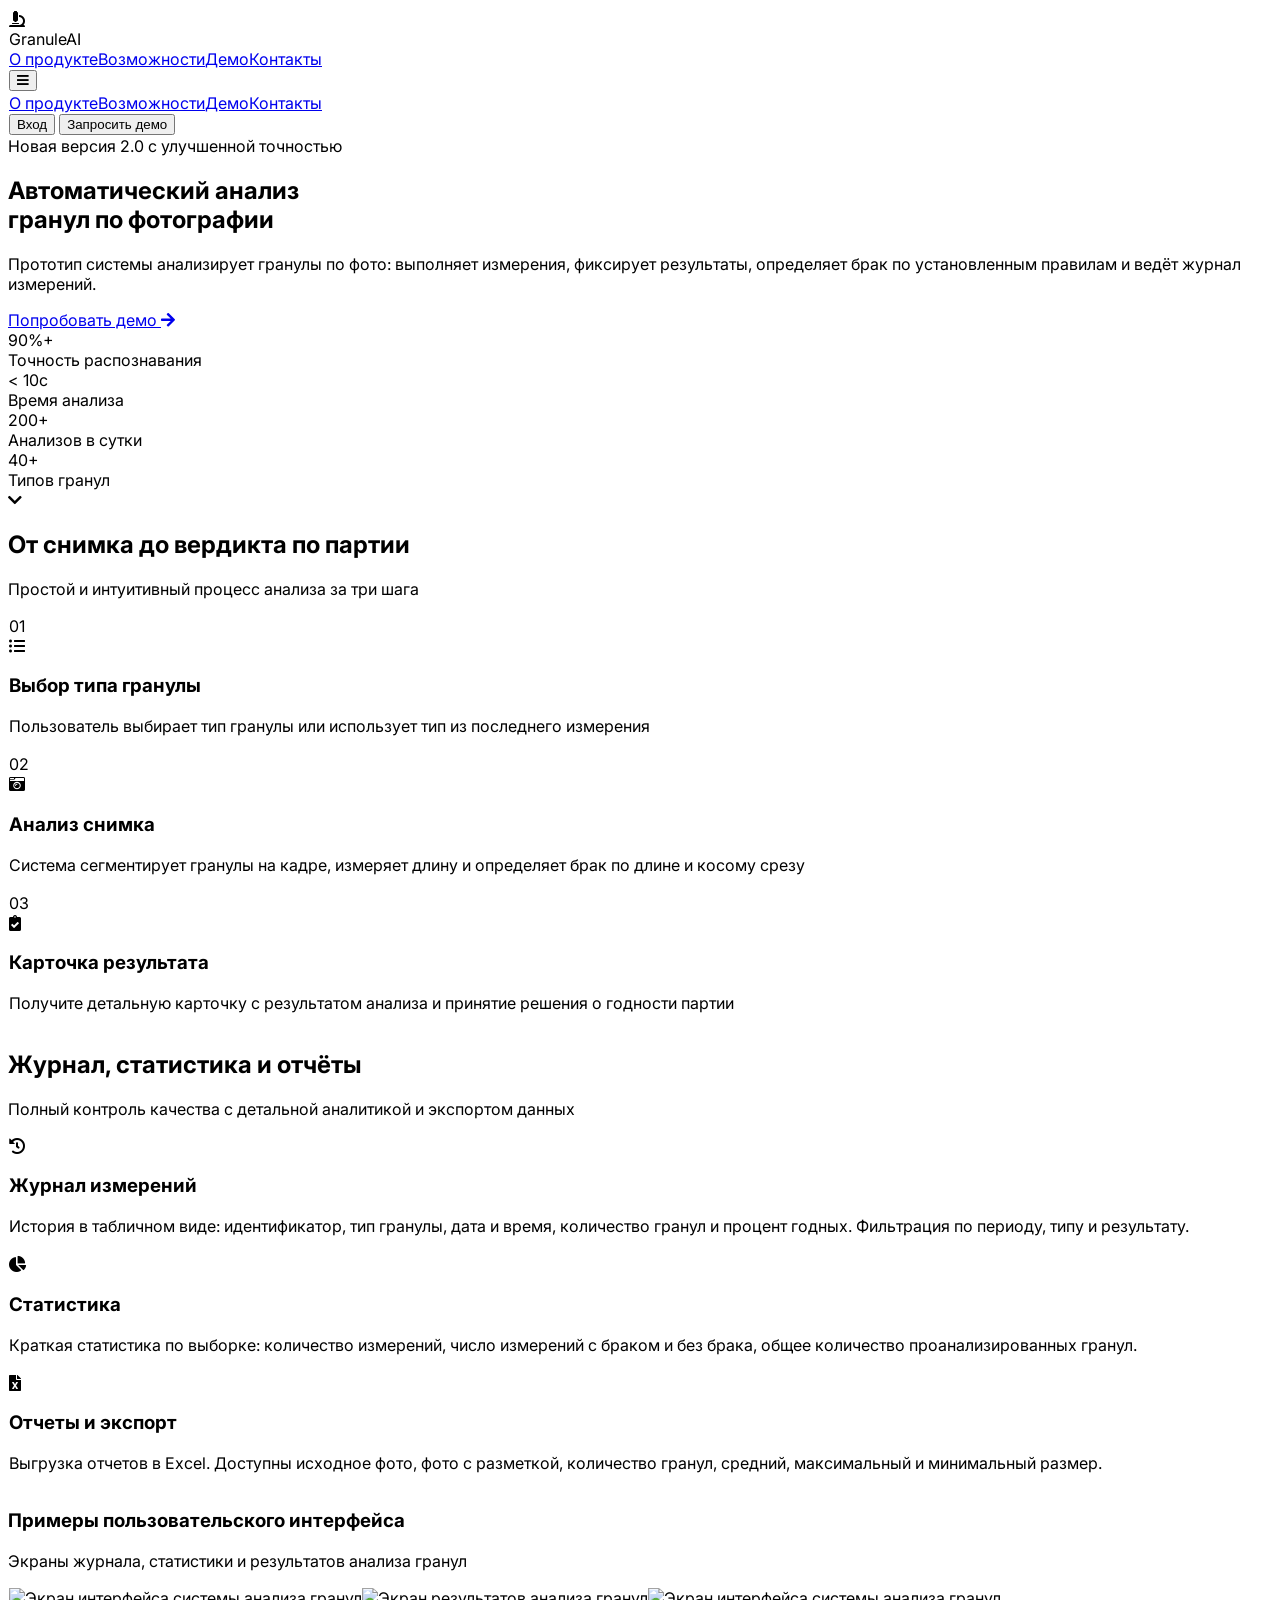
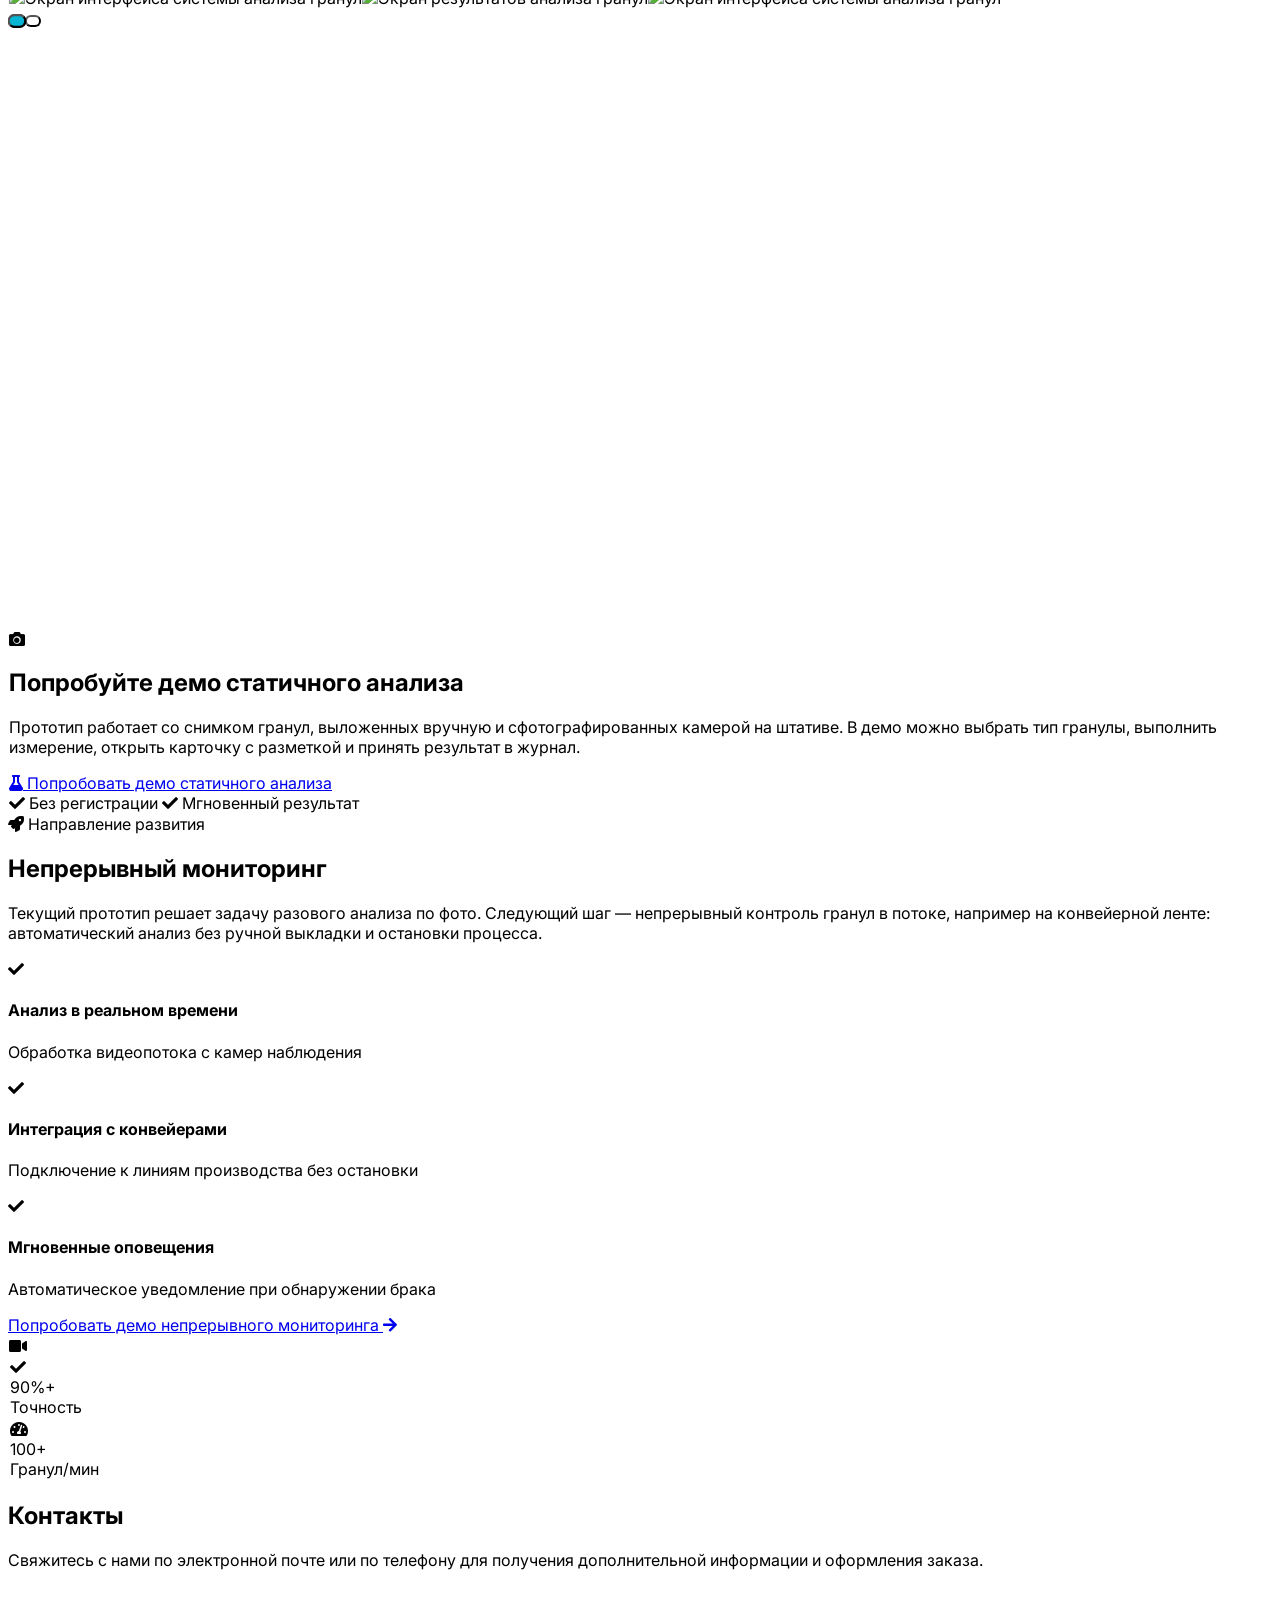
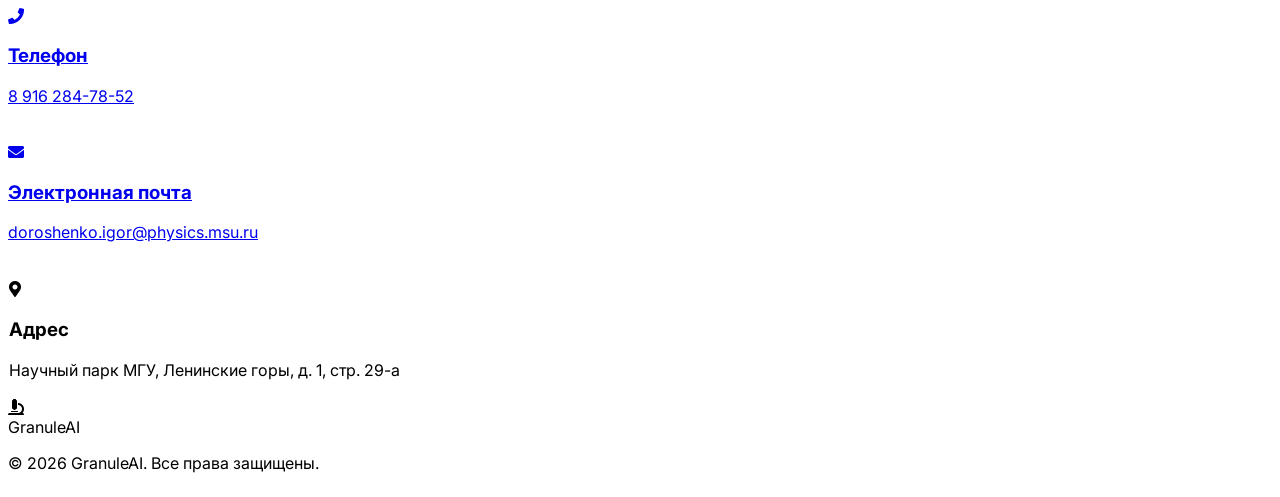
==== index.html @ 7f73f26b "Add files via upload" ====
<!DOCTYPE html>
<html lang="ru">
<head>
    <base target="_self">
    <meta charset="UTF-8">
    <meta name="viewport" content="width=device-width, initial-scale=1.0, maximum-scale=5.0">
    <title>Автоматический анализ гранул по фотографии</title>
    <meta name="description" content="Система автоматического анализа гранул по фотографии. Измерение, контроль качества, статистика и отчеты.">
    <script src="https://cdn.tailwindcss.com"></script>
    <link rel="stylesheet" href="https://cdnjs.cloudflare.com/ajax/libs/font-awesome/5.15.3/css/all.min.css">
    <link href="https://fonts.googleapis.com/css2?family=Inter:wght@300;400;500;600;700;800&display=swap" rel="stylesheet">
    <script>
        tailwind.config = {
            theme: {
                extend: {
                    fontFamily: {
                        sans: ["Inter", "system-ui", "sans-serif"]
                    },
                    colors: {
                        primary: "#0f172a",
                        secondary: "#1e293b",
                        accent: "#06b6d4",
                        "accent-hover": "#0891b2"
                    },
                    animation: {
                        "gradient-x": "gradient-x 15s ease infinite",
                        "float": "float 6s ease-in-out infinite",
                        "pulse-slow": "pulse 4s cubic-bezier(0.4, 0, 0.6, 1) infinite"
                    },
                    keyframes: {
                        "gradient-x": {
                            "0%, 100%": { "background-position": "0% 50%" },
                            "50%": { "background-position": "100% 50%" }
                        },
                        "float": {
                            "0%, 100%": { transform: "translateY(0)" },
                            "50%": { transform: "translateY(-10px)" }
                        }
                    }
                }
            }
        }
    </script>
    <style>
        body {
            font-family: "Inter", system-ui, sans-serif;
            -webkit-tap-highlight-color: transparent;
        }
        .glass {
            background: rgba(255, 255, 255, 0.05);
            backdrop-filter: blur(10px);
            border: 1px solid rgba(255, 255, 255, 0.1);
        }
        .glass-card {
            background: rgba(255, 255, 255, 0.03);
            backdrop-filter: blur(10px);
            border: 1px solid rgba(255, 255, 255, 0.05);
            transition: all 0.3s ease;
        }
        .glass-card:hover {
            background: rgba(255, 255, 255, 0.08);
            border-color: rgba(6, 182, 212, 0.3);
        }
        @media (hover: hover) {
            .glass-card:hover {
                transform: translateY(-4px);
            }
        }
        /* Prevent horizontal scroll */
        html, body {
            overflow-x: hidden;
            width: 100%;
        }
        /* Smooth scrolling */
        html {
            scroll-behavior: smooth;
        }
        /* Better touch targets */
        button, a {
            touch-action: manipulation;
        }
        .demo-carousel {
            aspect-ratio: 2 / 1;
        }
        .demo-carousel-track {
            transition: transform 0.8s ease;
        }
        .demo-carousel-bullet {
            width: 0.75rem;
            height: 0.75rem;
            border-radius: 9999px;
            background: rgba(255, 255, 255, 0.45);
            transition: background 0.3s ease, transform 0.3s ease;
        }
        .demo-carousel-bullet.is-active {
            background: #06b6d4;
            transform: scale(1.2);
        }
    </style>
</head>
<body class="bg-primary text-gray-100 antialiased overflow-x-hidden w-full">
    
    <!-- Navigation -->
    <nav class="fixed w-full z-50 top-0 transition-all duration-300" id="navbar">
        <div class="glass border-b border-white/10">
            <div class="max-w-7xl mx-auto px-4 sm:px-6 lg:px-8">
                <div class="relative flex justify-between items-center h-16 md:h-20">
                    <div class="flex items-center gap-2 md:gap-3">
                        <div class="w-8 h-8 md:w-10 md:h-10 bg-gradient-to-br from-cyan-400 to-blue-600 rounded-lg flex items-center justify-center shadow-lg shadow-cyan-500/20">
                            <i class="fas fa-microscope text-white text-sm md:text-lg"></i>
                        </div>
                        <span class="font-bold text-lg md:text-xl tracking-tight">Granule<span class="text-cyan-400">AI</span></span>
                    </div>
                    
                    <div class="hidden md:flex items-center space-x-8 absolute left-1/2 top-1/2 -translate-x-1/2 -translate-y-1/2" id="nav-links">
                        <!-- Nav items injected via JS -->
                    </div>
                    
                    <button class="md:hidden text-gray-300 hover:text-white p-2 -mr-2" id="mobile-menu-btn" aria-label="Открыть меню">
                        <i class="fas fa-bars text-xl"></i>
                    </button>
                </div>
            </div>
        </div>
        
        <!-- Mobile Menu -->
        <div class="hidden md:hidden glass border-b border-white/10 absolute w-full" id="mobile-menu">
            <div class="px-4 py-4 space-y-1" id="mobile-nav-links">
                <!-- Mobile nav items injected via JS -->
            </div>
            <div class="px-4 py-4 border-t border-white/10 space-y-3">
                <button class="w-full text-center text-gray-300 hover:text-white py-3 rounded-lg hover:bg-white/5 transition-colors">Вход</button>
                <button class="w-full bg-cyan-500 hover:bg-cyan-600 text-white py-3 rounded-lg font-medium transition-all">Запросить демо</button>
            </div>
        </div>
    </nav>

    <!-- Hero Section -->
    <section class="relative min-h-[calc(100vh-4rem)] md:min-h-screen flex items-center justify-center pt-16 md:pt-20 pb-12 md:pb-0 overflow-hidden">
        <!-- Dynamic Gradient Background -->
        <div class="absolute inset-0 bg-gradient-to-br from-slate-900 via-blue-950 to-slate-900"></div>
        <div class="absolute inset-0 bg-[radial-gradient(ellipse_at_top_right,_var(--tw-gradient-stops))] from-cyan-900/40 via-transparent to-transparent"></div>
        <div class="absolute inset-0 bg-[radial-gradient(ellipse_at_bottom_left,_var(--tw-gradient-stops))] from-blue-900/40 via-transparent to-transparent"></div>
        
        <!-- Animated Gradient Mesh -->
        <div class="absolute inset-0 opacity-30">
            <div class="absolute inset-0 bg-gradient-to-r from-cyan-500/20 via-purple-500/20 to-blue-500/20 animate-gradient-x bg-[length:200%_200%]"></div>
        </div>
        
        <!-- Grid Pattern -->
        <div class="absolute inset-0 bg-[linear-gradient(rgba(255,255,255,0.03)_1px,transparent_1px),linear-gradient(90deg,rgba(255,255,255,0.03)_1px,transparent_1px)] bg-[size:3rem_3rem] md:bg-[size:4rem_4rem] [mask-image:radial-gradient(ellipse_at_center,black,transparent_80%)]"></div>
        
        <div class="relative z-10 max-w-7xl mx-auto px-4 sm:px-6 lg:px-8 text-center w-full">
            <div class="inline-flex items-center gap-2 px-3 py-1.5 md:px-4 md:py-2 rounded-full bg-white/5 border border-white/10 mb-6 md:mb-8 animate-float">
                <span class="flex h-2 w-2 rounded-full bg-cyan-400 animate-pulse"></span>
                <span class="text-xs md:text-sm font-medium text-gray-300">Новая версия 2.0 с улучшенной точностью</span>
            </div>
            
            <h1 class="text-3xl sm:text-4xl md:text-5xl lg:text-7xl font-extrabold tracking-tight mb-4 md:mb-6 leading-tight px-2">
                <span class="bg-clip-text text-transparent bg-gradient-to-r from-white via-gray-200 to-gray-400">Автоматический анализ</span>
                <br class="hidden sm:block">
                <span class="bg-clip-text text-transparent bg-gradient-to-r from-cyan-400 to-blue-500">гранул по фотографии</span>
            </h1>
            
            <p class="mt-4 md:mt-6 max-w-2xl mx-auto text-base md:text-xl text-gray-400 leading-relaxed px-4">
                Прототип системы анализирует гранулы по фото: выполняет измерения, фиксирует результаты, определяет брак по установленным правилам и ведёт журнал измерений.
            </p>
            
            <div class="mt-8 md:mt-10 flex flex-col sm:flex-row gap-3 md:gap-4 justify-center items-center px-4">
                <a href="#demo" class="w-full sm:w-auto bg-gradient-to-r from-cyan-500 to-blue-600 hover:from-cyan-600 hover:to-blue-700 text-white px-6 md:px-8 py-3.5 md:py-4 rounded-xl font-semibold text-base md:text-lg transition-all hover:shadow-2xl hover:shadow-cyan-500/25 transform hover:-translate-y-1 flex items-center justify-center gap-2 group min-h-[48px]">
                    <span>Попробовать демо</span>
                    <i class="fas fa-arrow-right group-hover:translate-x-1 transition-transform"></i>
                </a>
            </div>
            
            <!-- Stats -->
            <div class="mt-12 md:mt-20 grid grid-cols-2 md:grid-cols-4 gap-4 md:gap-8 max-w-4xl mx-auto px-4" id="hero-stats">
                <!-- Stats injected via JS -->
            </div>
        </div>
        
        <!-- Scroll Indicator -->
        <div class="absolute bottom-4 md:bottom-8 left-1/2 transform -translate-x-1/2 animate-bounce">
            <i class="fas fa-chevron-down text-gray-500 text-lg md:text-xl"></i>
        </div>
    </section>

    <!-- How It Works Section -->
    <section class="relative py-16 md:py-24 bg-secondary" id="workflow">
        <div class="max-w-7xl mx-auto px-4 sm:px-6 lg:px-8">
            <div class="text-center mb-10 md:mb-16 px-2">
                <h2 class="text-2xl sm:text-3xl md:text-5xl font-bold mb-3 md:mb-4 leading-tight">От снимка до вердикта по партии</h2>
                <p class="text-gray-400 text-base md:text-lg max-w-2xl mx-auto">Простой и интуитивный процесс анализа за три шага</p>
            </div>
            
            <div class="grid grid-cols-1 md:grid-cols-3 gap-6 md:gap-8 relative" id="workflow-grid">
                <!-- Workflow steps injected via JS -->
            </div>
        </div>
    </section>

    <!-- Features Section -->
    <section class="relative py-16 md:py-24 bg-primary" id="features">
        <div class="absolute inset-0 bg-[radial-gradient(ellipse_at_center,_var(--tw-gradient-stops))] from-blue-900/20 via-transparent to-transparent"></div>
        
        <div class="max-w-7xl mx-auto px-4 sm:px-6 lg:px-8 relative z-10">
            <div class="text-center mb-10 md:mb-16 px-2">
                <h2 class="text-2xl sm:text-3xl md:text-5xl font-bold mb-3 md:mb-4 leading-tight">Журнал, статистика и отчёты</h2>
                <p class="text-gray-400 text-base md:text-lg max-w-2xl mx-auto">Полный контроль качества с детальной аналитикой и экспортом данных</p>
            </div>
            
            <div class="grid grid-cols-1 md:grid-cols-3 gap-6 md:gap-8" id="features-grid">
                <!-- Feature cards injected via JS -->
            </div>
            
            <!-- Demo Image Carousel -->
            <div class="mt-10 md:mt-20 text-center px-2">
                <h3 class="text-xl sm:text-2xl md:text-3xl font-bold text-white mb-3">Примеры пользовательского интерфейса</h3>
                <p class="text-gray-400 text-sm md:text-base max-w-2xl mx-auto">Экраны журнала, статистики и результатов анализа гранул</p>
            </div>
            <div class="mt-6 md:mt-8 glass rounded-2xl p-1.5 md:p-2 shadow-2xl shadow-cyan-500/10 mx-2">
                <div class="demo-carousel relative bg-slate-900 rounded-xl overflow-hidden" id="demo-carousel">
                    <!-- Carousel images injected via JS -->
                </div>
            </div>
        </div>
    </section>

    <!-- Demo CTA Section -->
    <section class="relative py-16 md:py-24 overflow-hidden" id="demo">
        <div class="absolute inset-0 bg-gradient-to-br from-cyan-900/30 via-primary to-blue-900/30"></div>
        <div class="absolute inset-0 bg-[url('data:image/svg+xml,%3Csvg%20width%3D%2260%22%20height%3D%2260%22%20viewBox%3D%220%200%2060%2060%22%20xmlns%3D%22http%3A//www.w3.org/2000/svg%22%3E%3Cg%20fill%3D%22none%22%20fill-rule%3D%22evenodd%22%3E%3Cg%20fill%3D%22%2306b6d4%22%20fill-opacity%3D%220.05%22%3E%3Cpath%20d%3D%22M36%2034v-4h-2v4h-4v2h4v4h2v-4h4v-2h-4zm0-30V0h-2v4h-4v2h4v4h2V6h4V4h-4zM6%2034v-4H4v4H0v2h4v4h2v-4h4v-2H6zM6%204V0H4v4H0v2h4v4h2V6h4V4H6z%22/%3E%3C/g%3E%3C/g%3E%3C/svg%3E')] opacity-20"></div>
        
        <div class="max-w-5xl mx-auto px-4 sm:px-6 lg:px-8 relative z-10 text-center">
            <div class="glass-card rounded-2xl md:rounded-3xl p-6 md:p-12 border border-cyan-500/20">
                <div class="w-16 h-16 md:w-20 md:h-20 bg-gradient-to-br from-cyan-400 to-blue-600 rounded-xl md:rounded-2xl flex items-center justify-center mx-auto mb-6 md:mb-8 shadow-lg shadow-cyan-500/30">
                    <i class="fas fa-camera text-white text-2xl md:text-3xl"></i>
                </div>
                
                <h2 class="text-2xl sm:text-3xl md:text-4xl font-bold mb-4 md:mb-6 leading-tight">Попробуйте демо статичного анализа</h2>
                <p class="text-gray-400 text-base md:text-lg mb-6 md:mb-8 max-w-2xl mx-auto leading-relaxed px-2">
                    Прототип работает со снимком гранул, выложенных вручную и сфотографированных камерой на штативе. В демо можно выбрать тип гранулы, выполнить измерение, открыть карточку с разметкой и принять результат в журнал.
                </p>
                
                <div class="flex flex-col sm:flex-row gap-3 md:gap-4 justify-center px-4">
                    <a href="demo-1/index.html" class="w-full sm:w-auto bg-cyan-500 hover:bg-cyan-600 text-white px-6 md:px-8 py-3.5 md:py-4 rounded-xl font-semibold text-base md:text-lg transition-all hover:shadow-lg hover:shadow-cyan-500/25 transform hover:-translate-y-1 flex items-center justify-center gap-2 min-h-[48px]">
                        <i class="fas fa-flask"></i>
                        <span>Попробовать демо статичного анализа</span>
                    </a>
                </div>
                
                <div class="mt-6 md:mt-8 flex flex-col sm:flex-row items-center justify-center gap-3 sm:gap-6 text-sm text-gray-500 px-4">
                    <span class="flex items-center gap-2"><i class="fas fa-check text-cyan-400"></i> Без регистрации</span>
                    <span class="flex items-center gap-2"><i class="fas fa-check text-cyan-400"></i> Мгновенный результат</span>
                </div>
            </div>
        </div>
    </section>

    <!-- Roadmap Section -->
    <section class="relative py-16 md:py-24 bg-secondary overflow-hidden" id="roadmap">
        <div class="max-w-7xl mx-auto px-4 sm:px-6 lg:px-8">
            <div class="grid lg:grid-cols-2 gap-10 md:gap-16 items-center">
                <div class="order-2 lg:order-1">
                    <div class="inline-flex items-center gap-2 px-3 py-1.5 md:px-4 md:py-2 rounded-full bg-cyan-500/10 border border-cyan-500/20 mb-4 md:mb-6">
                        <i class="fas fa-rocket text-cyan-400 text-xs md:text-sm"></i>
                        <span class="text-xs md:text-sm font-medium text-cyan-400">Направление развития</span>
                    </div>
                    
                    <h2 class="text-2xl sm:text-3xl md:text-5xl font-bold mb-4 md:mb-6 leading-tight">Непрерывный мониторинг</h2>
                    <p class="text-gray-400 text-base md:text-lg mb-6 md:mb-8 leading-relaxed">
                        Текущий прототип решает задачу разового анализа по фото. Следующий шаг — непрерывный контроль гранул в потоке, например на конвейерной ленте: автоматический анализ без ручной выкладки и остановки процесса.
                    </p>
                    
                    <div class="space-y-3 md:space-y-4 mb-8 md:mb-10">
                        <div class="flex items-start gap-3 md:gap-4">
                            <div class="w-5 h-5 md:w-6 md:h-6 rounded-full bg-cyan-500/20 flex items-center justify-center flex-shrink-0 mt-0.5">
                                <i class="fas fa-check text-cyan-400 text-xs"></i>
                            </div>
                            <div>
                                <h4 class="font-semibold text-white text-sm md:text-base">Анализ в реальном времени</h4>
                                <p class="text-gray-500 text-xs md:text-sm">Обработка видеопотока с камер наблюдения</p>
                            </div>
                        </div>
                        <div class="flex items-start gap-3 md:gap-4">
                            <div class="w-5 h-5 md:w-6 md:h-6 rounded-full bg-cyan-500/20 flex items-center justify-center flex-shrink-0 mt-0.5">
                                <i class="fas fa-check text-cyan-400 text-xs"></i>
                            </div>
                            <div>
                                <h4 class="font-semibold text-white text-sm md:text-base">Интеграция с конвейерами</h4>
                                <p class="text-gray-500 text-xs md:text-sm">Подключение к линиям производства без остановки</p>
                            </div>
                        </div>
                        <div class="flex items-start gap-3 md:gap-4">
                            <div class="w-5 h-5 md:w-6 md:h-6 rounded-full bg-cyan-500/20 flex items-center justify-center flex-shrink-0 mt-0.5">
                                <i class="fas fa-check text-cyan-400 text-xs"></i>
                            </div>
                            <div>
                                <h4 class="font-semibold text-white text-sm md:text-base">Мгновенные оповещения</h4>
                                <p class="text-gray-500 text-xs md:text-sm">Автоматическое уведомление при обнаружении брака</p>
                            </div>
                        </div>
                    </div>
                    
                    <a href="demo-2/" class="w-full sm:w-auto bg-gradient-to-r from-cyan-500 to-blue-600 hover:from-cyan-600 hover:to-blue-700 text-white px-6 md:px-8 py-3.5 md:py-4 rounded-xl font-semibold text-base md:text-lg transition-all hover:shadow-lg hover:shadow-cyan-500/25 transform hover:-translate-y-1 flex items-center justify-center gap-2 min-h-[48px]">
                        <span>Попробовать демо непрерывного мониторинга</span>
                        <i class="fas fa-arrow-right"></i>
                    </a>
                </div>
                
                <div class="relative order-1 lg:order-2 px-4 md:px-0">
                    <div class="absolute inset-0 bg-gradient-to-r from-cyan-500 to-blue-600 rounded-3xl blur-3xl opacity-20 animate-pulse-slow"></div>
                    <div class="relative glass-card rounded-2xl md:rounded-3xl p-4 md:p-8 border border-cyan-500/20">
                        <div class="relative min-h-[260px] md:min-h-[420px] rounded-xl md:rounded-2xl overflow-hidden bg-slate-900/70 shadow-2xl flex items-center justify-center">
                            <div class="absolute inset-0 bg-gradient-to-br from-cyan-500/15 via-blue-600/10 to-transparent"></div>
                            <div class="absolute inset-0 bg-[linear-gradient(rgba(6,182,212,0.08)_1px,transparent_1px),linear-gradient(90deg,rgba(6,182,212,0.08)_1px,transparent_1px)] bg-[size:2rem_2rem]"></div>
                            <div class="relative w-24 h-24 md:w-32 md:h-32 bg-gradient-to-br from-cyan-400 to-blue-600 rounded-2xl md:rounded-3xl flex items-center justify-center shadow-lg shadow-cyan-500/30">
                                <i class="fas fa-video text-white text-4xl md:text-6xl"></i>
                            </div>
                        </div>
                        
                        <!-- Floating Stats Cards - hidden on small mobile, shown on larger screens -->
                        <div class="hidden sm:block absolute -top-4 -right-4 md:-top-6 md:-right-6 glass-card p-3 md:p-4 rounded-lg md:rounded-xl border border-cyan-500/30 shadow-xl animate-float">
                            <div class="flex items-center gap-2 md:gap-3">
                                <div class="w-8 h-8 md:w-10 md:h-10 bg-green-500/20 rounded-lg flex items-center justify-center">
                                    <i class="fas fa-check text-green-400 text-sm md:text-base"></i>
                                </div>
                                <div>
                                    <div class="text-lg md:text-2xl font-bold text-white">90%+</div>
                                    <div class="text-[10px] md:text-xs text-gray-400">Точность</div>
                                </div>
                            </div>
                        </div>
                        
                        <div class="hidden sm:block absolute -bottom-4 -left-4 md:-bottom-6 md:-left-6 glass-card p-3 md:p-4 rounded-lg md:rounded-xl border border-cyan-500/30 shadow-xl animate-float" style="animation-delay: 1s;">
                            <div class="flex items-center gap-2 md:gap-3">
                                <div class="w-8 h-8 md:w-10 md:h-10 bg-cyan-500/20 rounded-lg flex items-center justify-center">
                                    <i class="fas fa-tachometer-alt text-cyan-400 text-sm md:text-base"></i>
                                </div>
                                <div>
                                    <div class="text-lg md:text-2xl font-bold text-white">100+</div>
                                    <div class="text-[10px] md:text-xs text-gray-400">Гранул/мин</div>
                                </div>
                            </div>
                        </div>
                    </div>
                </div>
            </div>
        </div>
    </section>

    <!-- Contacts Section -->
    <section class="relative py-16 md:py-24 bg-primary overflow-hidden" id="contacts">
        <div class="absolute inset-0 bg-[radial-gradient(ellipse_at_center,_var(--tw-gradient-stops))] from-cyan-900/20 via-transparent to-transparent"></div>

        <div class="max-w-7xl mx-auto px-4 sm:px-6 lg:px-8 relative z-10">
            <div class="text-center mb-10 md:mb-16 px-2">
                <h2 class="text-2xl sm:text-3xl md:text-5xl font-bold mb-3 md:mb-4 leading-tight">Контакты</h2>
                <p class="text-gray-400 text-base md:text-lg max-w-2xl mx-auto leading-relaxed">
                    Свяжитесь с нами по электронной почте или по телефону для получения дополнительной информации и оформления заказа.
                </p>
            </div>

            <div class="grid grid-cols-1 md:grid-cols-[1fr_1.45fr_1fr] gap-6 md:gap-8 max-w-5xl md:max-w-6xl mx-auto">
                <a href="tel:+79162847852" class="glass-card rounded-xl md:rounded-2xl p-6 md:p-8 text-center group block min-w-0">
                    <div class="w-12 h-12 md:w-14 md:h-14 rounded-xl bg-gradient-to-br from-cyan-400 to-cyan-600 flex items-center justify-center mx-auto mb-4 md:mb-6 shadow-lg group-hover:scale-110 transition-transform">
                        <i class="fas fa-phone text-white text-xl md:text-2xl"></i>
                    </div>
                    <h3 class="text-lg md:text-xl font-bold mb-2 md:mb-3 text-white">Телефон</h3>
                    <p class="text-cyan-400 text-base md:text-lg font-medium group-hover:text-cyan-300 transition-colors">8 916 284-78-52</p>
                </a>

                <a href="mailto:doroshenko.igor@physics.msu.ru" class="glass-card rounded-xl md:rounded-2xl p-6 md:px-10 md:py-8 text-center group block min-w-0">
                    <div class="w-12 h-12 md:w-14 md:h-14 rounded-xl bg-gradient-to-br from-blue-400 to-blue-600 flex items-center justify-center mx-auto mb-4 md:mb-6 shadow-lg group-hover:scale-110 transition-transform">
                        <i class="fas fa-envelope text-white text-xl md:text-2xl"></i>
                    </div>
                    <h3 class="text-lg md:text-xl font-bold mb-2 md:mb-3 text-white">Электронная почта</h3>
                    <p class="text-cyan-400 text-sm md:text-base font-medium break-all md:break-normal md:whitespace-nowrap group-hover:text-cyan-300 transition-colors">doroshenko.igor@physics.msu.ru</p>
                </a>

                <div class="glass-card rounded-xl md:rounded-2xl p-6 md:p-8 text-center group min-w-0">
                    <div class="w-12 h-12 md:w-14 md:h-14 rounded-xl bg-gradient-to-br from-emerald-400 to-emerald-600 flex items-center justify-center mx-auto mb-4 md:mb-6 shadow-lg group-hover:scale-110 transition-transform">
                        <i class="fas fa-map-marker-alt text-white text-xl md:text-2xl"></i>
                    </div>
                    <h3 class="text-lg md:text-xl font-bold mb-2 md:mb-3 text-white">Адрес</h3>
                    <p class="text-gray-400 text-sm md:text-base leading-relaxed">Научный парк МГУ, Ленинские горы, д. 1, стр. 29-а</p>
                </div>
            </div>
        </div>
    </section>

    <!-- Footer -->
    <footer class="bg-primary border-t border-white/10 pb-8">
        <div class="max-w-7xl mx-auto px-4 sm:px-6 lg:px-8">
            
            <div class="pt-6 md:pt-8 flex flex-col md:flex-row justify-between items-center gap-4 md:gap-0">
                <div class="flex items-center gap-2 md:gap-3">
                    <div class="w-8 h-8 bg-gradient-to-br from-cyan-400 to-blue-600 rounded-lg flex items-center justify-center">
                        <i class="fas fa-microscope text-white text-sm"></i>
                    </div>
                    <span class="font-bold text-lg">Granule<span class="text-cyan-400">AI</span></span>
                </div>
                
                <p class="text-gray-500 text-xs md:text-sm text-center md:text-left mt-2 md:mt-0">© 2026 GranuleAI. Все права защищены.</p>
                
                <div class="flex items-center gap-3 md:gap-4 mt-2 md:mt-0" aria-hidden="true">
                    <div class="w-9 h-9 md:w-10 md:h-10 shrink-0"></div>
                    <div class="w-9 h-9 md:w-10 md:h-10 shrink-0"></div>
                    <div class="w-9 h-9 md:w-10 md:h-10 shrink-0"></div>
                </div>
            </div>
        </div>
    </footer>

    <script>
        // Data Layer
        const navigationData = [
            { "label": "О продукте", "href": "#workflow" },
            { "label": "Возможности", "href": "#features" },
            { "label": "Демо", "href": "#demo" },
            { "label": "Контакты", "href": "#contacts" }
        ];

        const heroStatsData = [
            { "value": "90%+", "label": "Точность распознавания" },
            { "value": "< 10с", "label": "Время анализа" },
            { "value": "200+", "label": "Анализов в сутки" },
            { "value": "40+", "label": "Типов гранул" }
        ];

        const workflowStepsData = [
            {
                "step": "01",
                "title": "Выбор типа гранулы",
                "description": "Пользователь выбирает тип гранулы или использует тип из последнего измерения",
                "icon": "fas fa-list-ul"
            },
            {
                "step": "02",
                "title": "Анализ снимка",
                "description": "Система сегментирует гранулы на кадре, измеряет длину и определяет брак по длине и косому срезу",
                "icon": "fas fa-camera-retro"
            },
            {
                "step": "03",
                "title": "Карточка результата",
                "description": "Получите детальную карточку с результатом анализа и принятие решения о годности партии",
                "icon": "fas fa-clipboard-check"
            }
        ];

        const featuresData = [
            {
                "title": "Журнал измерений",
                "description": "История в табличном виде: идентификатор, тип гранулы, дата и время, количество гранул и процент годных. Фильтрация по периоду, типу и результату.",
                "icon": "fas fa-history",
                "color": "from-blue-400 to-blue-600"
            },
            {
                "title": "Статистика",
                "description": "Краткая статистика по выборке: количество измерений, число измерений с браком и без брака, общее количество проанализированных гранул.",
                "icon": "fas fa-chart-pie",
                "color": "from-cyan-400 to-cyan-600"
            },
            {
                "title": "Отчеты и экспорт",
                "description": "Выгрузка отчетов в Excel. Доступны исходное фото, фото с разметкой, количество гранул, средний, максимальный и минимальный размер.",
                "icon": "fas fa-file-excel",
                "color": "from-emerald-400 to-emerald-600"
            }
        ];

        const demoCarouselImages = [
            { "src": "images/screen1.jpg", "alt": "Экран интерфейса системы анализа гранул" },
            { "src": "images/screen2.jpg", "alt": "Экран результатов анализа гранул" }
        ];

        // Render Functions
        function renderNavigation(items) {
            return items.map(item => 
                "<a href=\"" + item.href + "\" class=\"text-gray-300 hover:text-white transition-colors font-medium text-sm lg:text-base\">" + item.label + "</a>"
            ).join("");
        }

        function renderMobileNavigation(items) {
            return items.map(item => 
                "<a href=\"" + item.href + "\" class=\"block px-3 py-3 rounded-lg text-base font-medium text-gray-300 hover:text-white hover:bg-white/5 transition-colors border-b border-white/5 last:border-0\">" + item.label + "</a>"
            ).join("");
        }

        function renderHeroStats(items) {
            return items.map(stat => 
                "<div class=\"text-center p-2\">" +
                    "<div class=\"text-2xl sm:text-3xl md:text-4xl font-bold text-white mb-1\">" + stat.value + "</div>" +
                    "<div class=\"text-xs sm:text-sm text-gray-500\">" + stat.label + "</div>" +
                "</div>"
            ).join("");
        }

        function renderWorkflowSteps(items) {
            return items.map((item, index) => 
                "<div class=\"relative group\">" +
                    "<div class=\"glass-card rounded-xl md:rounded-2xl p-6 md:p-8 h-full border border-white/5 hover:border-cyan-500/30 transition-all duration-300\">" +
                        "<div class=\"absolute -top-3 -right-3 md:-top-4 md:-right-4 w-10 h-10 md:w-12 md:h-12 bg-gradient-to-br from-cyan-500 to-blue-600 rounded-lg md:rounded-xl flex items-center justify-center text-white font-bold shadow-lg shadow-cyan-500/20 group-hover:scale-110 transition-transform text-sm md:text-base\">" +
                            item.step +
                        "</div>" +
                        "<div class=\"w-12 h-12 md:w-14 md:h-14 rounded-xl bg-gradient-to-br " + (index === 0 ? "from-blue-500/20 to-blue-600/20" : index === 1 ? "from-cyan-500/20 to-cyan-600/20" : "from-emerald-500/20 to-emerald-600/20") + " flex items-center justify-center mb-4 md:mb-6 group-hover:scale-110 transition-transform\">" +
                            "<i class=\"" + item.icon + " text-xl md:text-2xl " + (index === 0 ? "text-blue-400" : index === 1 ? "text-cyan-400" : "text-emerald-400") + "\"></i>" +
                        "</div>" +
                        "<h3 class=\"text-lg md:text-xl font-bold mb-2 md:mb-3 text-white\">" + item.title + "</h3>" +
                        "<p class=\"text-gray-400 text-sm md:text-base leading-relaxed\">" + item.description + "</p>" +
                    "</div>" +
                "</div>"
            ).join("");
        }

        function renderFeatureCards(items) {
            return items.map(item => 
                "<div class=\"glass-card rounded-xl md:rounded-2xl p-6 md:p-8 h-full group\">" +
                    "<div class=\"w-12 h-12 md:w-14 md:h-14 rounded-xl bg-gradient-to-br " + item.color + " flex items-center justify-center mb-4 md:mb-6 shadow-lg group-hover:scale-110 transition-transform\">" +
                        "<i class=\"" + item.icon + " text-white text-xl md:text-2xl\"></i>" +
                    "</div>" +
                    "<h3 class=\"text-xl md:text-2xl font-bold mb-3 md:mb-4 text-white\">" + item.title + "</h3>" +
                    "<p class=\"text-gray-400 text-sm md:text-base leading-relaxed\">" + item.description + "</p>" +
                "</div>"
            ).join("");
        }

        // Builds an automatic sliding carousel for demo screenshots.
        function initDemoCarousel(images) {
            const carousel = document.getElementById("demo-carousel");
            if (!carousel || images.length === 0) return;

            const slides = images.length > 1 ? images.concat(images[0]) : images;
            carousel.innerHTML =
                "<div class=\"demo-carousel-track flex h-full\" id=\"demo-carousel-track\">" +
                    slides.map(image =>
                        "<img src=\"" + image.src + "\" alt=\"" + image.alt + "\" class=\"w-full h-full object-cover flex-shrink-0 opacity-95\" loading=\"lazy\">"
                    ).join("") +
                "</div>" +
                "<div class=\"absolute bottom-4 left-1/2 -translate-x-1/2 flex items-center gap-2\" id=\"demo-carousel-bullets\">" +
                    images.map((image, index) =>
                        "<button type=\"button\" class=\"demo-carousel-bullet" + (index === 0 ? " is-active" : "") + "\" data-slide=\"" + index + "\" aria-label=\"Показать изображение " + (index + 1) + "\"></button>"
                    ).join("") +
                "</div>";

            if (images.length < 2) return;

            const track = document.getElementById("demo-carousel-track");
            const bullets = carousel.querySelectorAll(".demo-carousel-bullet");
            let activeIndex = 0;
            let carouselInterval;

            function setActiveBullet(index) {
                bullets.forEach(function(bullet, bulletIndex) {
                    bullet.classList.toggle("is-active", bulletIndex === index);
                });
            }

            function moveToSlide(index, animate) {
                track.style.transition = animate ? "transform 0.8s ease" : "none";
                track.style.transform = "translateX(-" + (index * 100) + "%)";
                setActiveBullet(index % images.length);
            }

            function showNextSlide() {
                activeIndex += 1;
                moveToSlide(activeIndex, true);
            }

            function restartCarousel() {
                clearInterval(carouselInterval);
                carouselInterval = setInterval(showNextSlide, 5000);
            }

            track.addEventListener("transitionend", function() {
                if (activeIndex === images.length) {
                    activeIndex = 0;
                    moveToSlide(activeIndex, false);
                }
            });

            bullets.forEach(function(bullet) {
                bullet.addEventListener("click", function() {
                    activeIndex = Number(bullet.dataset.slide);
                    moveToSlide(activeIndex, true);
                    restartCarousel();
                });
            });

            restartCarousel();
        }

        function renderFooterLinks(columns) {
            return columns.map(col => 
                "<div class=\"col-span-1\">" +
                    "<h4 class=\"font-semibold text-white mb-3 md:mb-4 text-sm md:text-base\">" + col.title + "</h4>" +
                    "<ul class=\"space-y-2 md:space-y-3\">" +
                        col.links.map(link => 
                            "<li><a href=\"" + link.href + "\" class=\"text-gray-400 hover:text-cyan-400 transition-colors text-xs md:text-sm\">" + link.label + "</a></li>"
                        ).join("") +
                    "</ul>" +
                "</div>"
            ).join("");
        }

        // Initialize Render
        document.getElementById("nav-links").innerHTML = renderNavigation(navigationData);
        document.getElementById("mobile-nav-links").innerHTML = renderMobileNavigation(navigationData);
        document.getElementById("hero-stats").innerHTML = renderHeroStats(heroStatsData);
        document.getElementById("workflow-grid").insertAdjacentHTML("afterbegin", renderWorkflowSteps(workflowStepsData));
        document.getElementById("features-grid").innerHTML = renderFeatureCards(featuresData);
        initDemoCarousel(demoCarouselImages);

        // Event Delegation for Navigation
        document.addEventListener("click", function(event) {
            const link = event.target.closest("a[href^=\"#\"]");
            if (!link) return;
            
            event.preventDefault();
            const targetId = link.getAttribute("href");
            const targetElement = document.querySelector(targetId);
            
            if (targetElement) {
                targetElement.scrollIntoView({ behavior: "smooth", block: "start" });
                // Close mobile menu if open
                document.getElementById("mobile-menu").classList.add("hidden");
            }
        });

        // Mobile Menu Toggle
        const menuBtn = document.getElementById("mobile-menu-btn");
        const mobileMenu = document.getElementById("mobile-menu");
        
        menuBtn.addEventListener("click", function(event) {
            event.stopPropagation();
            mobileMenu.classList.toggle("hidden");
            const icon = menuBtn.querySelector("i");
            if (mobileMenu.classList.contains("hidden")) {
                icon.classList.remove("fa-times");
                icon.classList.add("fa-bars");
            } else {
                icon.classList.remove("fa-bars");
                icon.classList.add("fa-times");
            }
        });

        // Close mobile menu when clicking outside
        document.addEventListener("click", function(event) {
            if (!mobileMenu.contains(event.target) && !menuBtn.contains(event.target)) {
                mobileMenu.classList.add("hidden");
                const icon = menuBtn.querySelector("i");
                icon.classList.remove("fa-times");
                icon.classList.add("fa-bars");
            }
        });

        // Navbar Scroll Effect
        let lastScroll = 0;
        window.addEventListener("scroll", function() {
            const navbar = document.getElementById("navbar");
            const currentScroll = window.pageYOffset;
            
            if (currentScroll > 50) {
                navbar.classList.add("shadow-lg", "shadow-black/20");
            } else {
                navbar.classList.remove("shadow-lg", "shadow-black/20");
            }
            
            // Hide/show navbar on scroll (mobile optimization)
            if (currentScroll > lastScroll && currentScroll > 100 && window.innerWidth < 768) {
                navbar.style.transform = "translateY(-100%)";
            } else {
                navbar.style.transform = "translateY(0)";
            }
            lastScroll = currentScroll;
        });

        // Intersection Observer for Animations
        const observerOptions = {
            root: null,
            rootMargin: "0px",
            threshold: 0.1
        };

        const observer = new IntersectionObserver(function(entries) {
            entries.forEach(function(entry) {
                if (entry.isIntersecting) {
                    entry.target.style.opacity = "1";
                    entry.target.style.transform = "translateY(0)";
                }
            });
        }, observerOptions);

        // Observe elements for animation
        document.querySelectorAll(".glass-card").forEach(function(el) {
            el.style.opacity = "0";
            el.style.transform = "translateY(20px)";
            el.style.transition = "opacity 0.6s ease, transform 0.6s ease";
            observer.observe(el);
        });
        
        // Handle resize for mobile menu
        window.addEventListener("resize", function() {
            if (window.innerWidth >= 768) {
                mobileMenu.classList.add("hidden");
                const icon = menuBtn.querySelector("i");
                icon.classList.remove("fa-times");
                icon.classList.add("fa-bars");
            }
        });
    </script>
</body>
</html>
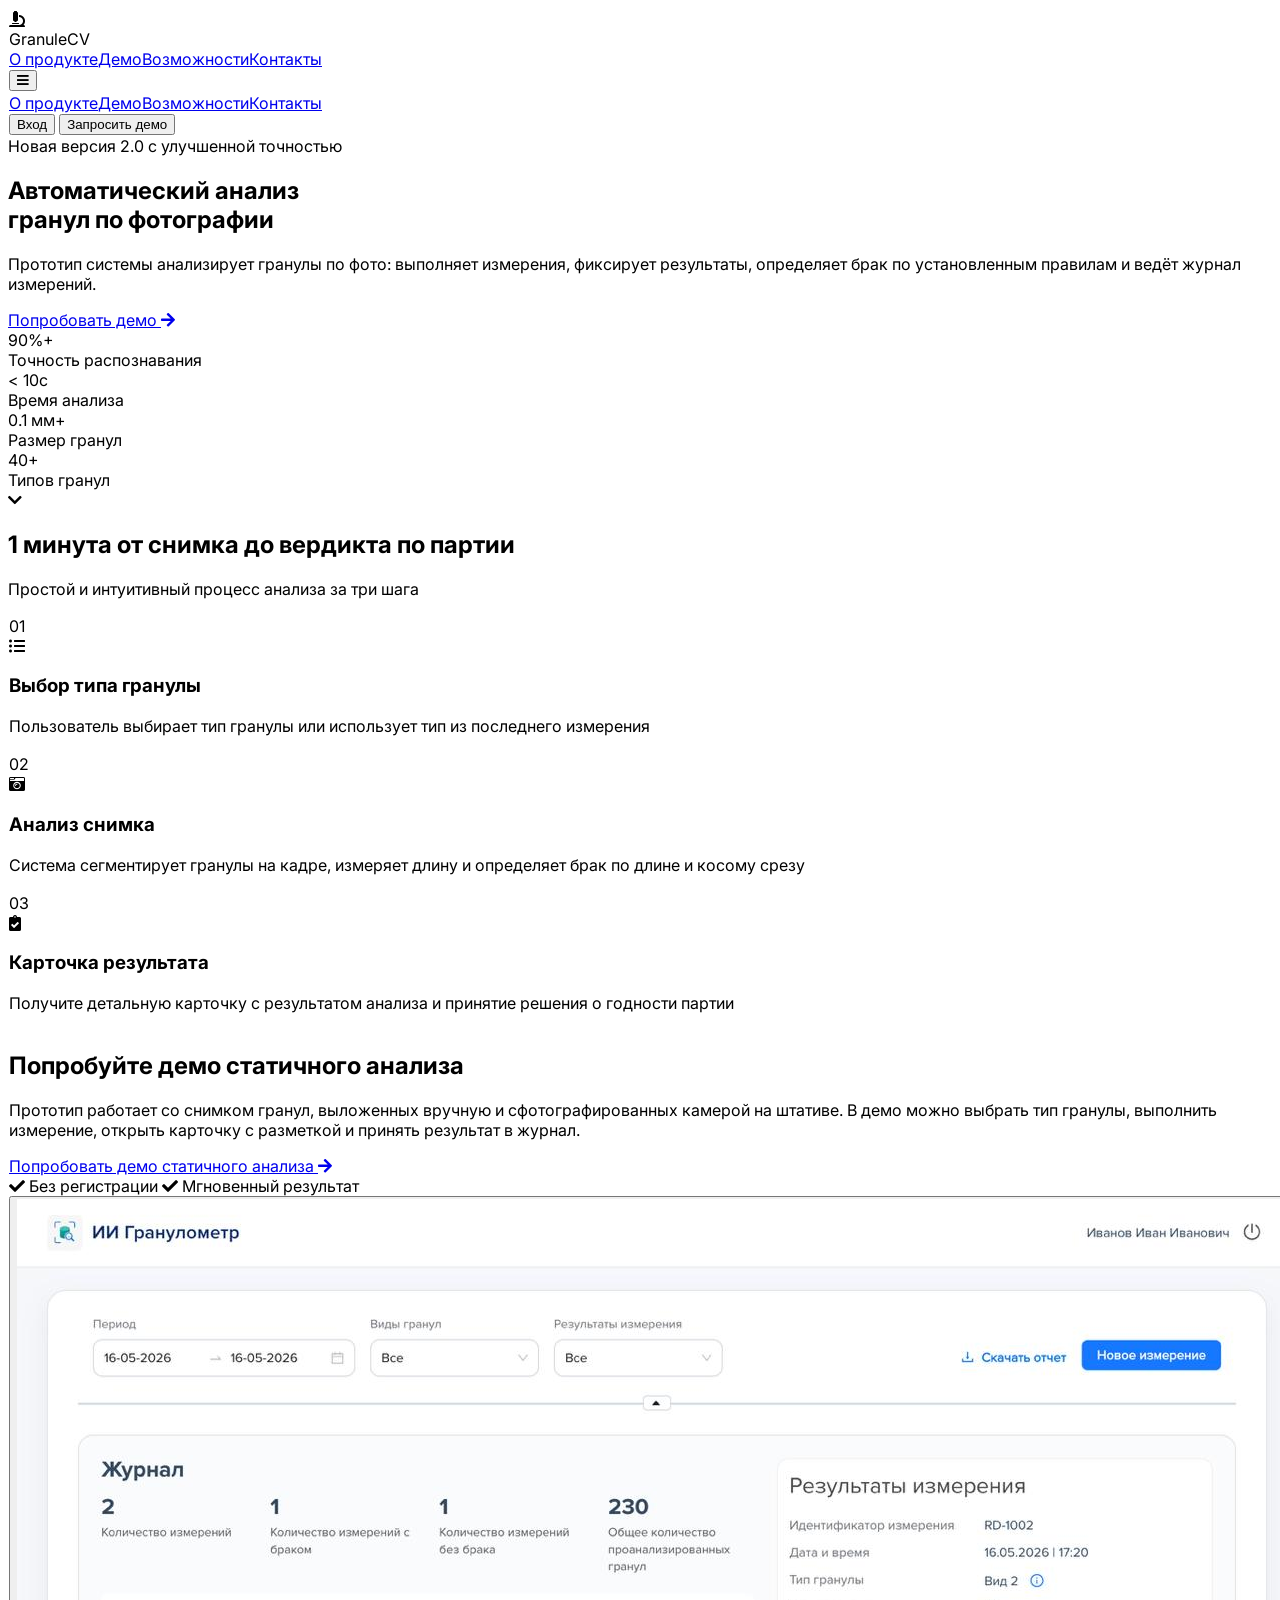
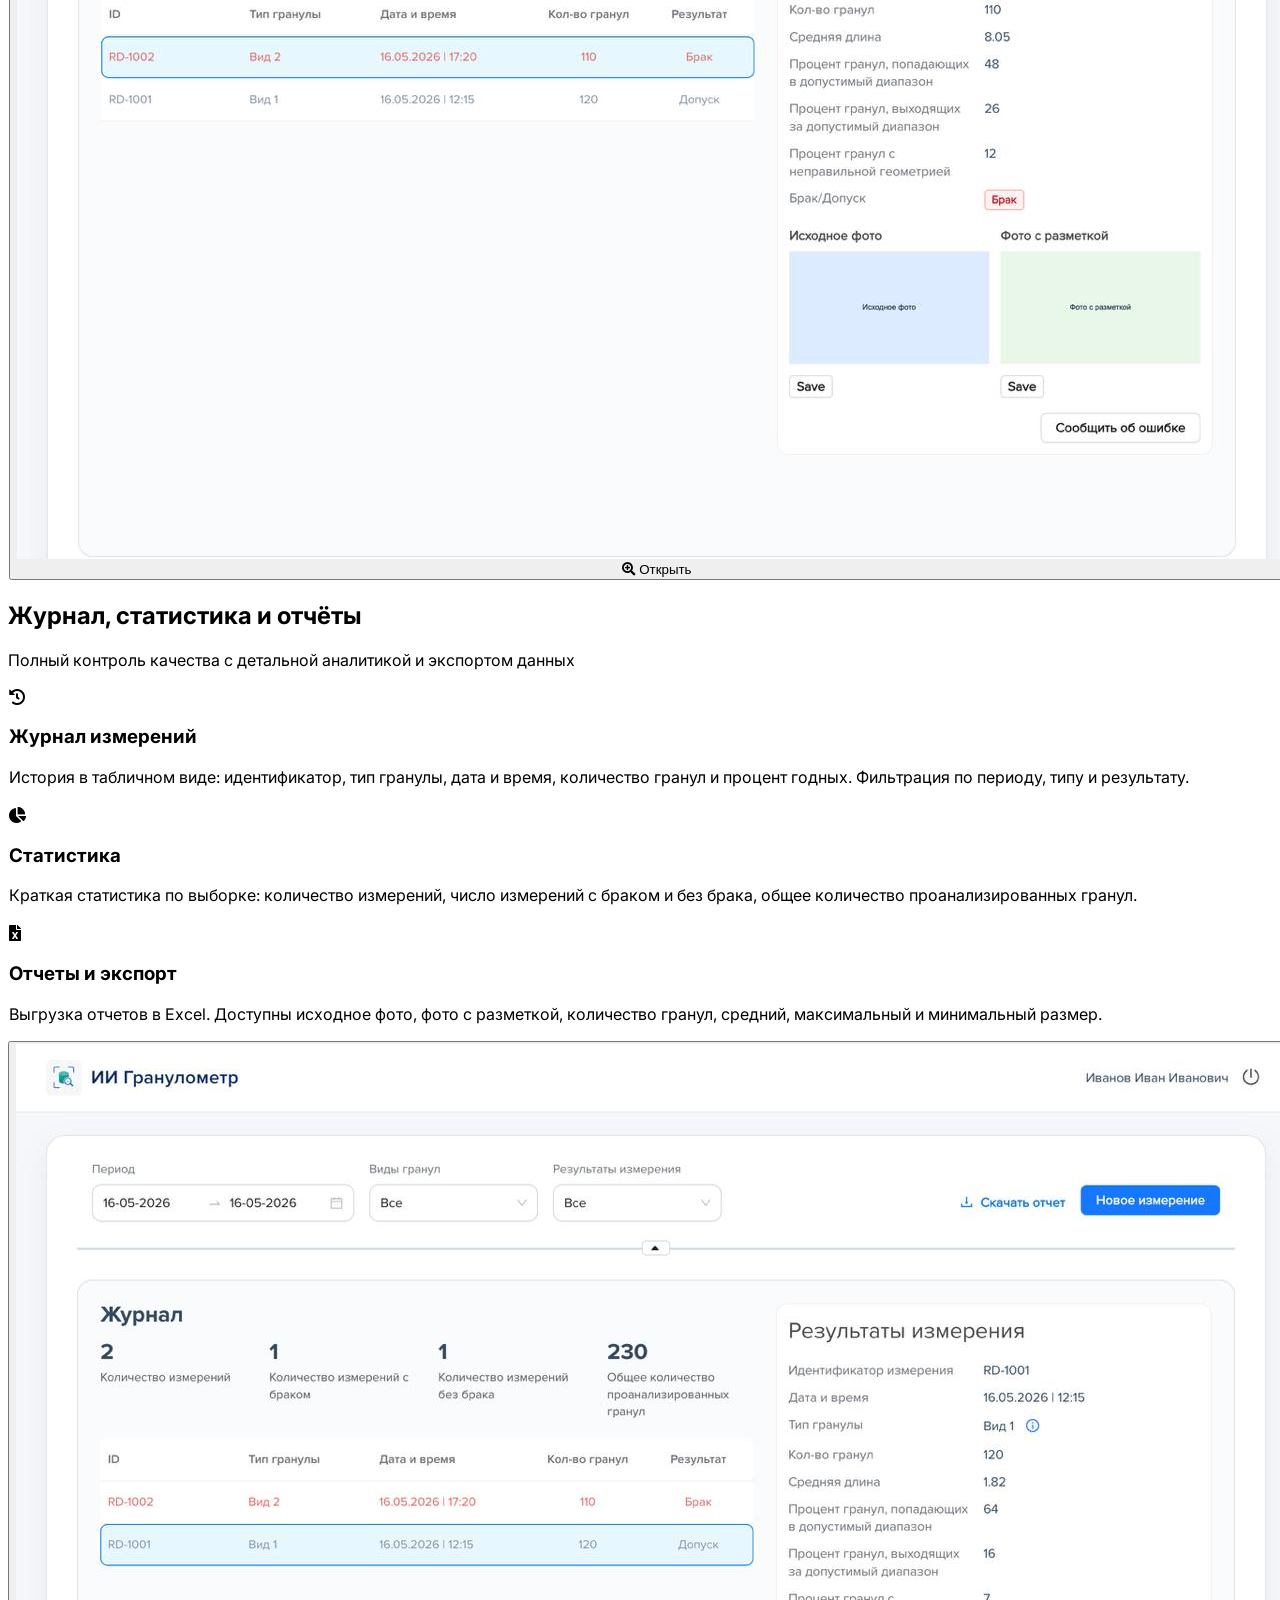
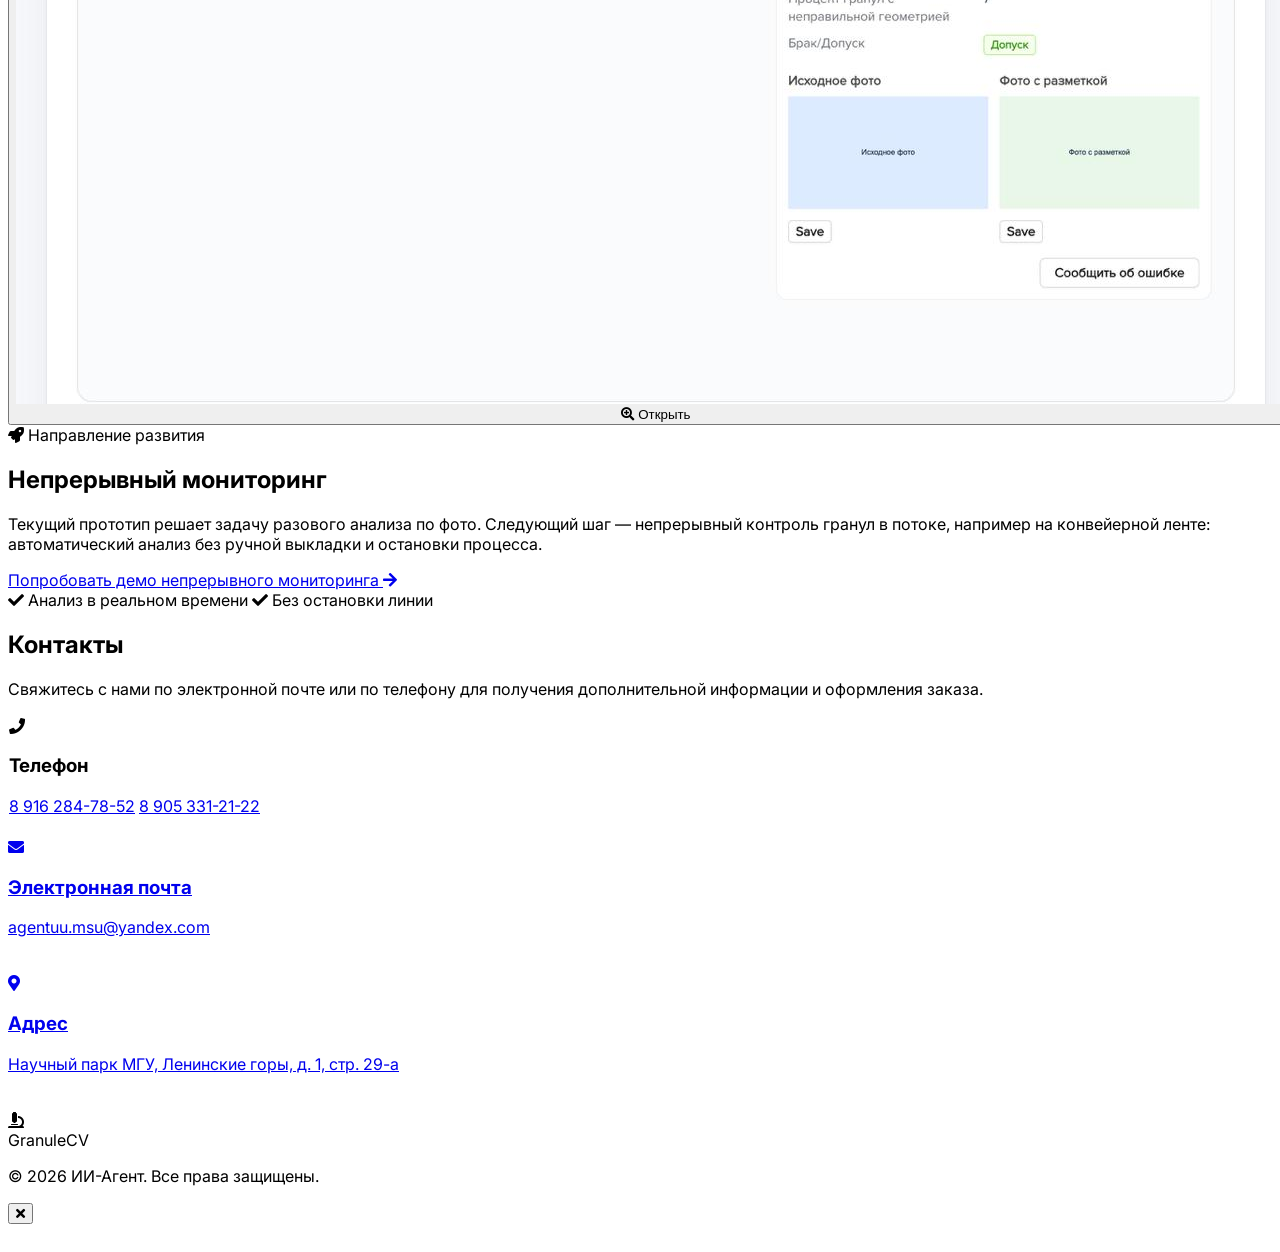
==== commit af8606a5: "поправил лендинг" ====
--- a/index.html
+++ b/index.html
@@ -79,22 +79,8 @@
         button, a {
             touch-action: manipulation;
         }
-        .demo-carousel {
-            aspect-ratio: 2 / 1;
-        }
-        .demo-carousel-track {
-            transition: transform 0.8s ease;
-        }
-        .demo-carousel-bullet {
-            width: 0.75rem;
-            height: 0.75rem;
-            border-radius: 9999px;
-            background: rgba(255, 255, 255, 0.45);
-            transition: background 0.3s ease, transform 0.3s ease;
-        }
-        .demo-carousel-bullet.is-active {
-            background: #06b6d4;
-            transform: scale(1.2);
+        body.image-modal-open {
+            overflow: hidden;
         }
     </style>
 </head>
@@ -109,7 +95,7 @@
                         <div class="w-8 h-8 md:w-10 md:h-10 bg-gradient-to-br from-cyan-400 to-blue-600 rounded-lg flex items-center justify-center shadow-lg shadow-cyan-500/20">
                             <i class="fas fa-microscope text-white text-sm md:text-lg"></i>
                         </div>
-                        <span class="font-bold text-lg md:text-xl tracking-tight">Granule<span class="text-cyan-400">AI</span></span>
+                        <span class="font-bold text-lg md:text-xl tracking-tight">Granule<span class="text-cyan-400">CV</span></span>
                     </div>
                     
                     <div class="hidden md:flex items-center space-x-8 absolute left-1/2 top-1/2 -translate-x-1/2 -translate-y-1/2" id="nav-links">
@@ -189,12 +175,59 @@
     <section class="relative py-16 md:py-24 bg-secondary" id="workflow">
         <div class="max-w-7xl mx-auto px-4 sm:px-6 lg:px-8">
             <div class="text-center mb-10 md:mb-16 px-2">
-                <h2 class="text-2xl sm:text-3xl md:text-5xl font-bold mb-3 md:mb-4 leading-tight">От снимка до вердикта по партии</h2>
+                <h2 class="text-2xl sm:text-3xl md:text-5xl font-bold mb-3 md:mb-4 leading-tight">1 минута от снимка до вердикта по партии</h2>
                 <p class="text-gray-400 text-base md:text-lg max-w-2xl mx-auto">Простой и интуитивный процесс анализа за три шага</p>
             </div>
             
             <div class="grid grid-cols-1 md:grid-cols-3 gap-6 md:gap-8 relative" id="workflow-grid">
                 <!-- Workflow steps injected via JS -->
+            </div>
+        </div>
+    </section>
+
+    <!-- Demo CTA Section -->
+    <section class="relative py-16 md:py-24 overflow-hidden" id="demo">
+        <div class="absolute inset-0 bg-gradient-to-br from-cyan-900/30 via-primary to-blue-900/30"></div>
+        <div class="absolute inset-0 bg-[url('data:image/svg+xml,%3Csvg%20width%3D%2260%22%20height%3D%2260%22%20viewBox%3D%220%200%2060%2060%22%20xmlns%3D%22http%3A//www.w3.org/2000/svg%22%3E%3Cg%20fill%3D%22none%22%20fill-rule%3D%22evenodd%22%3E%3Cg%20fill%3D%22%2306b6d4%22%20fill-opacity%3D%220.05%22%3E%3Cpath%20d%3D%22M36%2034v-4h-2v4h-4v2h4v4h2v-4h4v-2h-4zm0-30V0h-2v4h-4v2h4v4h2V6h4V4h-4zM6%2034v-4H4v4H0v2h4v4h2v-4h4v-2H6zM6%204V0H4v4H0v2h4v4h2V6h4V4H6z%22/%3E%3C/g%3E%3C/g%3E%3C/svg%3E')] opacity-20"></div>
+        
+        <div class="max-w-7xl mx-auto px-4 sm:px-6 lg:px-8 relative z-10">
+            <div class="relative">
+                <div class="absolute inset-0 bg-gradient-to-r from-cyan-500 to-blue-600 rounded-3xl blur-3xl opacity-20 animate-pulse-slow"></div>
+                <div class="relative glass-card rounded-2xl md:rounded-3xl p-4 md:p-6 lg:p-8 border border-cyan-500/20">
+                    <div class="grid grid-cols-1 lg:grid-cols-[0.95fr_1.05fr] gap-6 md:gap-8 lg:gap-10 items-stretch">
+                        <div class="flex flex-col justify-center text-left p-2 md:p-4 lg:py-8">
+                            <h2 class="text-2xl sm:text-3xl md:text-4xl font-bold mb-4 md:mb-6 leading-tight">Попробуйте демо статичного анализа</h2>
+                            <p class="text-gray-400 text-base md:text-lg mb-6 md:mb-8 max-w-2xl leading-relaxed">
+                                Прототип работает со снимком гранул, выложенных вручную и сфотографированных камерой на штативе. В демо можно выбрать тип гранулы, выполнить измерение, открыть карточку с разметкой и принять результат в журнал.
+                            </p>
+                            
+                            <div class="flex flex-col sm:flex-row gap-3 md:gap-4">
+                                <a href="demo-1/index.html" class="w-full sm:w-auto bg-gradient-to-r from-cyan-500 to-blue-600 hover:from-cyan-600 hover:to-blue-700 text-white px-6 md:px-8 py-3.5 md:py-4 rounded-xl font-semibold text-base md:text-lg transition-all hover:shadow-lg hover:shadow-cyan-500/25 transform hover:-translate-y-1 flex items-center justify-center gap-2 min-h-[48px]">
+                                    <span>Попробовать демо статичного анализа</span>
+                                    <i class="fas fa-arrow-right"></i>
+                                </a>
+                            </div>
+                            
+                            <div class="mt-6 md:mt-8 flex flex-col sm:flex-row items-start gap-3 sm:gap-6 text-sm text-gray-500">
+                                <span class="flex items-center gap-2"><i class="fas fa-check text-cyan-400"></i> Без регистрации</span>
+                                <span class="flex items-center gap-2"><i class="fas fa-check text-cyan-400"></i> Мгновенный результат</span>
+                            </div>
+                        </div>
+
+                        <button type="button" class="group w-full h-full rounded-xl md:rounded-2xl overflow-hidden bg-slate-950 text-left shadow-2xl shadow-cyan-500/10" id="demo-image-open" data-image-modal-src="images/screen1.jpg" data-image-modal-alt="Интерфейс демо статичного анализа гранул" aria-label="Открыть изображение интерфейса демо в режиме просмотра">
+                            <span class="block relative h-full min-h-[260px] sm:min-h-[360px] lg:min-h-[430px]">
+                                <img src="images/screen1.jpg" alt="Интерфейс демо статичного анализа гранул" class="w-full h-full object-cover transition-transform duration-500 group-hover:scale-[1.02]" loading="lazy">
+                            <span class="absolute inset-0 bg-gradient-to-t from-slate-950/70 via-transparent to-transparent"></span>
+                            <span class="absolute bottom-4 left-4 right-4 flex items-center justify-between gap-3 text-sm md:text-base text-white">
+                                <span class="inline-flex items-center gap-2 rounded-full bg-cyan-500/90 px-3 py-2 text-xs md:text-sm font-semibold shadow-lg">
+                                    <i class="fas fa-search-plus"></i>
+                                    Открыть
+                                </span>
+                            </span>
+                            </span>
+                        </button>
+                    </div>
+                </div>
             </div>
         </div>
     </section>
@@ -212,137 +245,50 @@
             <div class="grid grid-cols-1 md:grid-cols-3 gap-6 md:gap-8" id="features-grid">
                 <!-- Feature cards injected via JS -->
             </div>
-            
-            <!-- Demo Image Carousel -->
-            <div class="mt-10 md:mt-20 text-center px-2">
-                <h3 class="text-xl sm:text-2xl md:text-3xl font-bold text-white mb-3">Примеры пользовательского интерфейса</h3>
-                <p class="text-gray-400 text-sm md:text-base max-w-2xl mx-auto">Экраны журнала, статистики и результатов анализа гранул</p>
-            </div>
-            <div class="mt-6 md:mt-8 glass rounded-2xl p-1.5 md:p-2 shadow-2xl shadow-cyan-500/10 mx-2">
-                <div class="demo-carousel relative bg-slate-900 rounded-xl overflow-hidden" id="demo-carousel">
-                    <!-- Carousel images injected via JS -->
-                </div>
-            </div>
         </div>
     </section>
 
-    <!-- Demo CTA Section -->
-    <section class="relative py-16 md:py-24 overflow-hidden" id="demo">
-        <div class="absolute inset-0 bg-gradient-to-br from-cyan-900/30 via-primary to-blue-900/30"></div>
+    <!-- Continuous Monitoring Section -->
+    <section class="relative py-16 md:py-24 bg-secondary overflow-hidden" id="roadmap">
+        <div class="absolute inset-0 bg-gradient-to-br from-blue-900/30 via-secondary to-cyan-900/30"></div>
         <div class="absolute inset-0 bg-[url('data:image/svg+xml,%3Csvg%20width%3D%2260%22%20height%3D%2260%22%20viewBox%3D%220%200%2060%2060%22%20xmlns%3D%22http%3A//www.w3.org/2000/svg%22%3E%3Cg%20fill%3D%22none%22%20fill-rule%3D%22evenodd%22%3E%3Cg%20fill%3D%22%2306b6d4%22%20fill-opacity%3D%220.05%22%3E%3Cpath%20d%3D%22M36%2034v-4h-2v4h-4v2h4v4h2v-4h4v-2h-4zm0-30V0h-2v4h-4v2h4v4h2V6h4V4h-4zM6%2034v-4H4v4H0v2h4v4h2v-4h4v-2H6zM6%204V0H4v4H0v2h4v4h2V6h4V4H6z%22/%3E%3C/g%3E%3C/g%3E%3C/svg%3E')] opacity-20"></div>
-        
-        <div class="max-w-5xl mx-auto px-4 sm:px-6 lg:px-8 relative z-10 text-center">
-            <div class="glass-card rounded-2xl md:rounded-3xl p-6 md:p-12 border border-cyan-500/20">
-                <div class="w-16 h-16 md:w-20 md:h-20 bg-gradient-to-br from-cyan-400 to-blue-600 rounded-xl md:rounded-2xl flex items-center justify-center mx-auto mb-6 md:mb-8 shadow-lg shadow-cyan-500/30">
-                    <i class="fas fa-camera text-white text-2xl md:text-3xl"></i>
-                </div>
-                
-                <h2 class="text-2xl sm:text-3xl md:text-4xl font-bold mb-4 md:mb-6 leading-tight">Попробуйте демо статичного анализа</h2>
-                <p class="text-gray-400 text-base md:text-lg mb-6 md:mb-8 max-w-2xl mx-auto leading-relaxed px-2">
-                    Прототип работает со снимком гранул, выложенных вручную и сфотографированных камерой на штативе. В демо можно выбрать тип гранулы, выполнить измерение, открыть карточку с разметкой и принять результат в журнал.
-                </p>
-                
-                <div class="flex flex-col sm:flex-row gap-3 md:gap-4 justify-center px-4">
-                    <a href="demo-1/index.html" class="w-full sm:w-auto bg-cyan-500 hover:bg-cyan-600 text-white px-6 md:px-8 py-3.5 md:py-4 rounded-xl font-semibold text-base md:text-lg transition-all hover:shadow-lg hover:shadow-cyan-500/25 transform hover:-translate-y-1 flex items-center justify-center gap-2 min-h-[48px]">
-                        <i class="fas fa-flask"></i>
-                        <span>Попробовать демо статичного анализа</span>
-                    </a>
-                </div>
-                
-                <div class="mt-6 md:mt-8 flex flex-col sm:flex-row items-center justify-center gap-3 sm:gap-6 text-sm text-gray-500 px-4">
-                    <span class="flex items-center gap-2"><i class="fas fa-check text-cyan-400"></i> Без регистрации</span>
-                    <span class="flex items-center gap-2"><i class="fas fa-check text-cyan-400"></i> Мгновенный результат</span>
-                </div>
-            </div>
-        </div>
-    </section>
-
-    <!-- Roadmap Section -->
-    <section class="relative py-16 md:py-24 bg-secondary overflow-hidden" id="roadmap">
-        <div class="max-w-7xl mx-auto px-4 sm:px-6 lg:px-8">
-            <div class="grid lg:grid-cols-2 gap-10 md:gap-16 items-center">
-                <div class="order-2 lg:order-1">
-                    <div class="inline-flex items-center gap-2 px-3 py-1.5 md:px-4 md:py-2 rounded-full bg-cyan-500/10 border border-cyan-500/20 mb-4 md:mb-6">
+
+        <div class="max-w-7xl mx-auto px-4 sm:px-6 lg:px-8 relative z-10">
+            <div class="grid grid-cols-1 lg:grid-cols-[1.05fr_0.95fr] gap-6 md:gap-8 lg:gap-10 items-stretch">
+                <button type="button" class="group w-full h-full rounded-xl md:rounded-2xl overflow-hidden bg-slate-950 text-left shadow-2xl shadow-cyan-500/10 order-1 lg:order-none" id="monitoring-image-open" data-image-modal-src="images/screen2.jpg" data-image-modal-alt="Интерфейс демо непрерывного мониторинга гранул" aria-label="Открыть изображение интерфейса непрерывного мониторинга в режиме просмотра">
+                    <span class="block relative h-full min-h-[260px] sm:min-h-[360px] lg:min-h-[430px]">
+                        <img src="images/screen2.jpg" alt="Интерфейс демо непрерывного мониторинга гранул" class="w-full h-full object-cover transition-transform duration-500 group-hover:scale-[1.02]" loading="lazy">
+                        <span class="absolute inset-0 bg-gradient-to-t from-slate-950/70 via-transparent to-transparent"></span>
+                        <span class="absolute bottom-4 left-4 right-4 flex items-center justify-between gap-3 text-sm md:text-base text-white">
+                            <span class="inline-flex items-center gap-2 rounded-full bg-cyan-500/90 px-3 py-2 text-xs md:text-sm font-semibold shadow-lg">
+                                <i class="fas fa-search-plus"></i>
+                                Открыть
+                            </span>
+                        </span>
+                    </span>
+                </button>
+
+                <div class="flex flex-col justify-center text-left p-2 md:p-4 lg:py-8 order-2 lg:order-none">
+                    <div class="inline-flex items-center gap-2 px-3 py-1.5 md:px-4 md:py-2 rounded-full bg-cyan-500/10 border border-cyan-500/20 mb-4 md:mb-6 w-fit">
                         <i class="fas fa-rocket text-cyan-400 text-xs md:text-sm"></i>
                         <span class="text-xs md:text-sm font-medium text-cyan-400">Направление развития</span>
                     </div>
-                    
-                    <h2 class="text-2xl sm:text-3xl md:text-5xl font-bold mb-4 md:mb-6 leading-tight">Непрерывный мониторинг</h2>
-                    <p class="text-gray-400 text-base md:text-lg mb-6 md:mb-8 leading-relaxed">
+
+                    <h2 class="text-2xl sm:text-3xl md:text-4xl font-bold mb-4 md:mb-6 leading-tight">Непрерывный мониторинг</h2>
+                    <p class="text-gray-400 text-base md:text-lg mb-6 md:mb-8 max-w-2xl leading-relaxed">
                         Текущий прототип решает задачу разового анализа по фото. Следующий шаг — непрерывный контроль гранул в потоке, например на конвейерной ленте: автоматический анализ без ручной выкладки и остановки процесса.
                     </p>
-                    
-                    <div class="space-y-3 md:space-y-4 mb-8 md:mb-10">
-                        <div class="flex items-start gap-3 md:gap-4">
-                            <div class="w-5 h-5 md:w-6 md:h-6 rounded-full bg-cyan-500/20 flex items-center justify-center flex-shrink-0 mt-0.5">
-                                <i class="fas fa-check text-cyan-400 text-xs"></i>
-                            </div>
-                            <div>
-                                <h4 class="font-semibold text-white text-sm md:text-base">Анализ в реальном времени</h4>
-                                <p class="text-gray-500 text-xs md:text-sm">Обработка видеопотока с камер наблюдения</p>
-                            </div>
-                        </div>
-                        <div class="flex items-start gap-3 md:gap-4">
-                            <div class="w-5 h-5 md:w-6 md:h-6 rounded-full bg-cyan-500/20 flex items-center justify-center flex-shrink-0 mt-0.5">
-                                <i class="fas fa-check text-cyan-400 text-xs"></i>
-                            </div>
-                            <div>
-                                <h4 class="font-semibold text-white text-sm md:text-base">Интеграция с конвейерами</h4>
-                                <p class="text-gray-500 text-xs md:text-sm">Подключение к линиям производства без остановки</p>
-                            </div>
-                        </div>
-                        <div class="flex items-start gap-3 md:gap-4">
-                            <div class="w-5 h-5 md:w-6 md:h-6 rounded-full bg-cyan-500/20 flex items-center justify-center flex-shrink-0 mt-0.5">
-                                <i class="fas fa-check text-cyan-400 text-xs"></i>
-                            </div>
-                            <div>
-                                <h4 class="font-semibold text-white text-sm md:text-base">Мгновенные оповещения</h4>
-                                <p class="text-gray-500 text-xs md:text-sm">Автоматическое уведомление при обнаружении брака</p>
-                            </div>
-                        </div>
-                    </div>
-                    
-                    <a href="demo-2/" class="w-full sm:w-auto bg-gradient-to-r from-cyan-500 to-blue-600 hover:from-cyan-600 hover:to-blue-700 text-white px-6 md:px-8 py-3.5 md:py-4 rounded-xl font-semibold text-base md:text-lg transition-all hover:shadow-lg hover:shadow-cyan-500/25 transform hover:-translate-y-1 flex items-center justify-center gap-2 min-h-[48px]">
-                        <span>Попробовать демо непрерывного мониторинга</span>
-                        <i class="fas fa-arrow-right"></i>
-                    </a>
-                </div>
-                
-                <div class="relative order-1 lg:order-2 px-4 md:px-0">
-                    <div class="absolute inset-0 bg-gradient-to-r from-cyan-500 to-blue-600 rounded-3xl blur-3xl opacity-20 animate-pulse-slow"></div>
-                    <div class="relative glass-card rounded-2xl md:rounded-3xl p-4 md:p-8 border border-cyan-500/20">
-                        <div class="relative min-h-[260px] md:min-h-[420px] rounded-xl md:rounded-2xl overflow-hidden bg-slate-900/70 shadow-2xl flex items-center justify-center">
-                            <div class="absolute inset-0 bg-gradient-to-br from-cyan-500/15 via-blue-600/10 to-transparent"></div>
-                            <div class="absolute inset-0 bg-[linear-gradient(rgba(6,182,212,0.08)_1px,transparent_1px),linear-gradient(90deg,rgba(6,182,212,0.08)_1px,transparent_1px)] bg-[size:2rem_2rem]"></div>
-                            <div class="relative w-24 h-24 md:w-32 md:h-32 bg-gradient-to-br from-cyan-400 to-blue-600 rounded-2xl md:rounded-3xl flex items-center justify-center shadow-lg shadow-cyan-500/30">
-                                <i class="fas fa-video text-white text-4xl md:text-6xl"></i>
-                            </div>
-                        </div>
-                        
-                        <!-- Floating Stats Cards - hidden on small mobile, shown on larger screens -->
-                        <div class="hidden sm:block absolute -top-4 -right-4 md:-top-6 md:-right-6 glass-card p-3 md:p-4 rounded-lg md:rounded-xl border border-cyan-500/30 shadow-xl animate-float">
-                            <div class="flex items-center gap-2 md:gap-3">
-                                <div class="w-8 h-8 md:w-10 md:h-10 bg-green-500/20 rounded-lg flex items-center justify-center">
-                                    <i class="fas fa-check text-green-400 text-sm md:text-base"></i>
-                                </div>
-                                <div>
-                                    <div class="text-lg md:text-2xl font-bold text-white">90%+</div>
-                                    <div class="text-[10px] md:text-xs text-gray-400">Точность</div>
-                                </div>
-                            </div>
-                        </div>
-                        
-                        <div class="hidden sm:block absolute -bottom-4 -left-4 md:-bottom-6 md:-left-6 glass-card p-3 md:p-4 rounded-lg md:rounded-xl border border-cyan-500/30 shadow-xl animate-float" style="animation-delay: 1s;">
-                            <div class="flex items-center gap-2 md:gap-3">
-                                <div class="w-8 h-8 md:w-10 md:h-10 bg-cyan-500/20 rounded-lg flex items-center justify-center">
-                                    <i class="fas fa-tachometer-alt text-cyan-400 text-sm md:text-base"></i>
-                                </div>
-                                <div>
-                                    <div class="text-lg md:text-2xl font-bold text-white">100+</div>
-                                    <div class="text-[10px] md:text-xs text-gray-400">Гранул/мин</div>
-                                </div>
-                            </div>
-                        </div>
+
+                    <div class="flex flex-col sm:flex-row gap-3 md:gap-4">
+                        <a href="demo-2/" class="w-full sm:w-auto bg-gradient-to-r from-cyan-500 to-blue-600 hover:from-cyan-600 hover:to-blue-700 text-white px-6 md:px-8 py-3.5 md:py-4 rounded-xl font-semibold text-base md:text-lg transition-all hover:shadow-lg hover:shadow-cyan-500/25 transform hover:-translate-y-1 flex items-center justify-center gap-2 min-h-[48px]">
+                            <span>Попробовать демо непрерывного мониторинга</span>
+                            <i class="fas fa-arrow-right"></i>
+                        </a>
+                    </div>
+
+                    <div class="mt-6 md:mt-8 flex flex-col sm:flex-row items-start gap-3 sm:gap-6 text-sm text-gray-500">
+                        <span class="flex items-center gap-2"><i class="fas fa-check text-cyan-400"></i> Анализ в реальном времени</span>
+                        <span class="flex items-center gap-2"><i class="fas fa-check text-cyan-400"></i> Без остановки линии</span>
                     </div>
                 </div>
             </div>
@@ -362,29 +308,32 @@
             </div>
 
             <div class="grid grid-cols-1 md:grid-cols-[1fr_1.45fr_1fr] gap-6 md:gap-8 max-w-5xl md:max-w-6xl mx-auto">
-                <a href="tel:+79162847852" class="glass-card rounded-xl md:rounded-2xl p-6 md:p-8 text-center group block min-w-0">
+                <div class="glass-card rounded-xl md:rounded-2xl p-6 md:p-8 text-center group block min-w-0">
                     <div class="w-12 h-12 md:w-14 md:h-14 rounded-xl bg-gradient-to-br from-cyan-400 to-cyan-600 flex items-center justify-center mx-auto mb-4 md:mb-6 shadow-lg group-hover:scale-110 transition-transform">
                         <i class="fas fa-phone text-white text-xl md:text-2xl"></i>
                     </div>
                     <h3 class="text-lg md:text-xl font-bold mb-2 md:mb-3 text-white">Телефон</h3>
-                    <p class="text-cyan-400 text-base md:text-lg font-medium group-hover:text-cyan-300 transition-colors">8 916 284-78-52</p>
-                </a>
-
-                <a href="mailto:doroshenko.igor@physics.msu.ru" class="glass-card rounded-xl md:rounded-2xl p-6 md:px-10 md:py-8 text-center group block min-w-0">
+                    <div class="space-y-2">
+                        <a href="tel:+79162847852" class="block text-cyan-400 text-base md:text-lg font-medium hover:text-cyan-300 transition-colors">8 916 284-78-52</a>
+                        <a href="tel:+79053312122" class="block text-cyan-400 text-base md:text-lg font-medium hover:text-cyan-300 transition-colors">8 905 331-21-22</a>
+                    </div>
+                </div>
+
+                <a href="mailto:agentuu.msu@yandex.com" class="glass-card rounded-xl md:rounded-2xl p-6 md:px-10 md:py-8 text-center group block min-w-0">
                     <div class="w-12 h-12 md:w-14 md:h-14 rounded-xl bg-gradient-to-br from-blue-400 to-blue-600 flex items-center justify-center mx-auto mb-4 md:mb-6 shadow-lg group-hover:scale-110 transition-transform">
                         <i class="fas fa-envelope text-white text-xl md:text-2xl"></i>
                     </div>
                     <h3 class="text-lg md:text-xl font-bold mb-2 md:mb-3 text-white">Электронная почта</h3>
-                    <p class="text-cyan-400 text-sm md:text-base font-medium break-all md:break-normal md:whitespace-nowrap group-hover:text-cyan-300 transition-colors">doroshenko.igor@physics.msu.ru</p>
+                    <p class="text-cyan-400 text-sm md:text-base font-medium break-all md:break-normal md:whitespace-nowrap group-hover:text-cyan-300 transition-colors">agentuu.msu@yandex.com</p>
                 </a>
 
-                <div class="glass-card rounded-xl md:rounded-2xl p-6 md:p-8 text-center group min-w-0">
+                <a href="https://yandex.ru/maps/?text=%D0%9D%D0%B0%D1%83%D1%87%D0%BD%D1%8B%D0%B9%20%D0%BF%D0%B0%D1%80%D0%BA%20%D0%9C%D0%93%D0%A3%2C%20%D0%9B%D0%B5%D0%BD%D0%B8%D0%BD%D1%81%D0%BA%D0%B8%D0%B5%20%D0%B3%D0%BE%D1%80%D1%8B%2C%20%D0%B4.%201%2C%20%D1%81%D1%82%D1%80.%2029-%D0%B0" target="_blank" rel="noopener noreferrer" class="glass-card rounded-xl md:rounded-2xl p-6 md:p-8 text-center group block min-w-0">
                     <div class="w-12 h-12 md:w-14 md:h-14 rounded-xl bg-gradient-to-br from-emerald-400 to-emerald-600 flex items-center justify-center mx-auto mb-4 md:mb-6 shadow-lg group-hover:scale-110 transition-transform">
                         <i class="fas fa-map-marker-alt text-white text-xl md:text-2xl"></i>
                     </div>
                     <h3 class="text-lg md:text-xl font-bold mb-2 md:mb-3 text-white">Адрес</h3>
-                    <p class="text-gray-400 text-sm md:text-base leading-relaxed">Научный парк МГУ, Ленинские горы, д. 1, стр. 29-а</p>
-                </div>
+                    <p class="text-gray-400 text-sm md:text-base leading-relaxed group-hover:text-cyan-300 transition-colors">Научный парк МГУ, Ленинские горы, д. 1, стр. 29-а</p>
+                </a>
             </div>
         </div>
     </section>
@@ -398,10 +347,10 @@
                     <div class="w-8 h-8 bg-gradient-to-br from-cyan-400 to-blue-600 rounded-lg flex items-center justify-center">
                         <i class="fas fa-microscope text-white text-sm"></i>
                     </div>
-                    <span class="font-bold text-lg">Granule<span class="text-cyan-400">AI</span></span>
+                    <span class="font-bold text-lg">Granule<span class="text-cyan-400">CV</span></span>
                 </div>
                 
-                <p class="text-gray-500 text-xs md:text-sm text-center md:text-left mt-2 md:mt-0">© 2026 GranuleAI. Все права защищены.</p>
+                <p class="text-gray-500 text-xs md:text-sm text-center md:text-left mt-2 md:mt-0">© 2026 ИИ-Агент. Все права защищены.</p>
                 
                 <div class="flex items-center gap-3 md:gap-4 mt-2 md:mt-0" aria-hidden="true">
                     <div class="w-9 h-9 md:w-10 md:h-10 shrink-0"></div>
@@ -412,19 +361,28 @@
         </div>
     </footer>
 
+    <div class="fixed inset-0 z-[100] hidden bg-slate-950/95 backdrop-blur-sm px-4 py-6 sm:px-6 md:p-10" id="image-modal" role="dialog" aria-modal="true" aria-hidden="true" aria-label="Просмотр изображения интерфейса">
+        <button type="button" class="absolute right-4 top-4 sm:right-6 sm:top-6 z-10 w-11 h-11 rounded-full bg-white/10 hover:bg-white/20 border border-white/15 text-white flex items-center justify-center transition-colors" id="image-modal-close" aria-label="Закрыть просмотр изображения">
+            <i class="fas fa-times text-lg"></i>
+        </button>
+        <div class="w-full h-full flex items-center justify-center">
+            <img src="" alt="" id="image-modal-img" class="max-w-full max-h-full object-contain rounded-xl md:rounded-2xl shadow-2xl shadow-black/50">
+        </div>
+    </div>
+
     <script>
         // Data Layer
         const navigationData = [
             { "label": "О продукте", "href": "#workflow" },
+            { "label": "Демо", "href": "#demo" },
             { "label": "Возможности", "href": "#features" },
-            { "label": "Демо", "href": "#demo" },
             { "label": "Контакты", "href": "#contacts" }
         ];
 
         const heroStatsData = [
             { "value": "90%+", "label": "Точность распознавания" },
             { "value": "< 10с", "label": "Время анализа" },
-            { "value": "200+", "label": "Анализов в сутки" },
+            { "value": "0.1 мм+", "label": "Размер гранул" },
             { "value": "40+", "label": "Типов гранул" }
         ];
 
@@ -470,11 +428,6 @@
             }
         ];
 
-        const demoCarouselImages = [
-            { "src": "images/screen1.jpg", "alt": "Экран интерфейса системы анализа гранул" },
-            { "src": "images/screen2.jpg", "alt": "Экран результатов анализа гранул" }
-        ];
-
         // Render Functions
         function renderNavigation(items) {
             return items.map(item => 
@@ -526,71 +479,6 @@
             ).join("");
         }
 
-        // Builds an automatic sliding carousel for demo screenshots.
-        function initDemoCarousel(images) {
-            const carousel = document.getElementById("demo-carousel");
-            if (!carousel || images.length === 0) return;
-
-            const slides = images.length > 1 ? images.concat(images[0]) : images;
-            carousel.innerHTML =
-                "<div class=\"demo-carousel-track flex h-full\" id=\"demo-carousel-track\">" +
-                    slides.map(image =>
-                        "<img src=\"" + image.src + "\" alt=\"" + image.alt + "\" class=\"w-full h-full object-cover flex-shrink-0 opacity-95\" loading=\"lazy\">"
-                    ).join("") +
-                "</div>" +
-                "<div class=\"absolute bottom-4 left-1/2 -translate-x-1/2 flex items-center gap-2\" id=\"demo-carousel-bullets\">" +
-                    images.map((image, index) =>
-                        "<button type=\"button\" class=\"demo-carousel-bullet" + (index === 0 ? " is-active" : "") + "\" data-slide=\"" + index + "\" aria-label=\"Показать изображение " + (index + 1) + "\"></button>"
-                    ).join("") +
-                "</div>";
-
-            if (images.length < 2) return;
-
-            const track = document.getElementById("demo-carousel-track");
-            const bullets = carousel.querySelectorAll(".demo-carousel-bullet");
-            let activeIndex = 0;
-            let carouselInterval;
-
-            function setActiveBullet(index) {
-                bullets.forEach(function(bullet, bulletIndex) {
-                    bullet.classList.toggle("is-active", bulletIndex === index);
-                });
-            }
-
-            function moveToSlide(index, animate) {
-                track.style.transition = animate ? "transform 0.8s ease" : "none";
-                track.style.transform = "translateX(-" + (index * 100) + "%)";
-                setActiveBullet(index % images.length);
-            }
-
-            function showNextSlide() {
-                activeIndex += 1;
-                moveToSlide(activeIndex, true);
-            }
-
-            function restartCarousel() {
-                clearInterval(carouselInterval);
-                carouselInterval = setInterval(showNextSlide, 5000);
-            }
-
-            track.addEventListener("transitionend", function() {
-                if (activeIndex === images.length) {
-                    activeIndex = 0;
-                    moveToSlide(activeIndex, false);
-                }
-            });
-
-            bullets.forEach(function(bullet) {
-                bullet.addEventListener("click", function() {
-                    activeIndex = Number(bullet.dataset.slide);
-                    moveToSlide(activeIndex, true);
-                    restartCarousel();
-                });
-            });
-
-            restartCarousel();
-        }
-
         function renderFooterLinks(columns) {
             return columns.map(col => 
                 "<div class=\"col-span-1\">" +
@@ -604,13 +492,65 @@
             ).join("");
         }
 
+        // Opens section screenshots in a shared fullscreen viewer.
+        function initImageModal() {
+            const modal = document.getElementById("image-modal");
+            const modalImage = document.getElementById("image-modal-img");
+            const closeButton = document.getElementById("image-modal-close");
+            const openButtons = document.querySelectorAll("[data-image-modal-src]");
+
+            if (!modal || !modalImage || !closeButton || !openButtons.length) return;
+
+            let lastOpenButton = null;
+
+            function openModal(button) {
+                lastOpenButton = button;
+                modalImage.src = button.dataset.imageModalSrc;
+                modalImage.alt = button.dataset.imageModalAlt || "";
+                modal.classList.remove("hidden");
+                modal.setAttribute("aria-hidden", "false");
+                document.body.classList.add("image-modal-open");
+                closeButton.focus();
+            }
+
+            function closeModal() {
+                modal.classList.add("hidden");
+                modal.setAttribute("aria-hidden", "true");
+                document.body.classList.remove("image-modal-open");
+                modalImage.src = "";
+                if (lastOpenButton) {
+                    lastOpenButton.focus();
+                }
+            }
+
+            openButtons.forEach(function(button) {
+                button.addEventListener("click", function() {
+                    openModal(button);
+                });
+            });
+            closeButton.addEventListener("click", closeModal);
+            modal.addEventListener("click", function(event) {
+                const isImageClick = event.target.closest("#image-modal-img");
+                const isCloseClick = event.target.closest("#image-modal-close");
+
+                if (!isImageClick && !isCloseClick) {
+                    closeModal();
+                }
+            });
+            document.addEventListener("keydown", function(event) {
+                if (event.key === "Escape" && !modal.classList.contains("hidden")) {
+                    closeModal();
+                }
+            });
+        }
+
         // Initialize Render
         document.getElementById("nav-links").innerHTML = renderNavigation(navigationData);
         document.getElementById("mobile-nav-links").innerHTML = renderMobileNavigation(navigationData);
         document.getElementById("hero-stats").innerHTML = renderHeroStats(heroStatsData);
         document.getElementById("workflow-grid").insertAdjacentHTML("afterbegin", renderWorkflowSteps(workflowStepsData));
         document.getElementById("features-grid").innerHTML = renderFeatureCards(featuresData);
-        initDemoCarousel(demoCarouselImages);
+        initImageModal();
 
         // Event Delegation for Navigation
         document.addEventListener("click", function(event) {
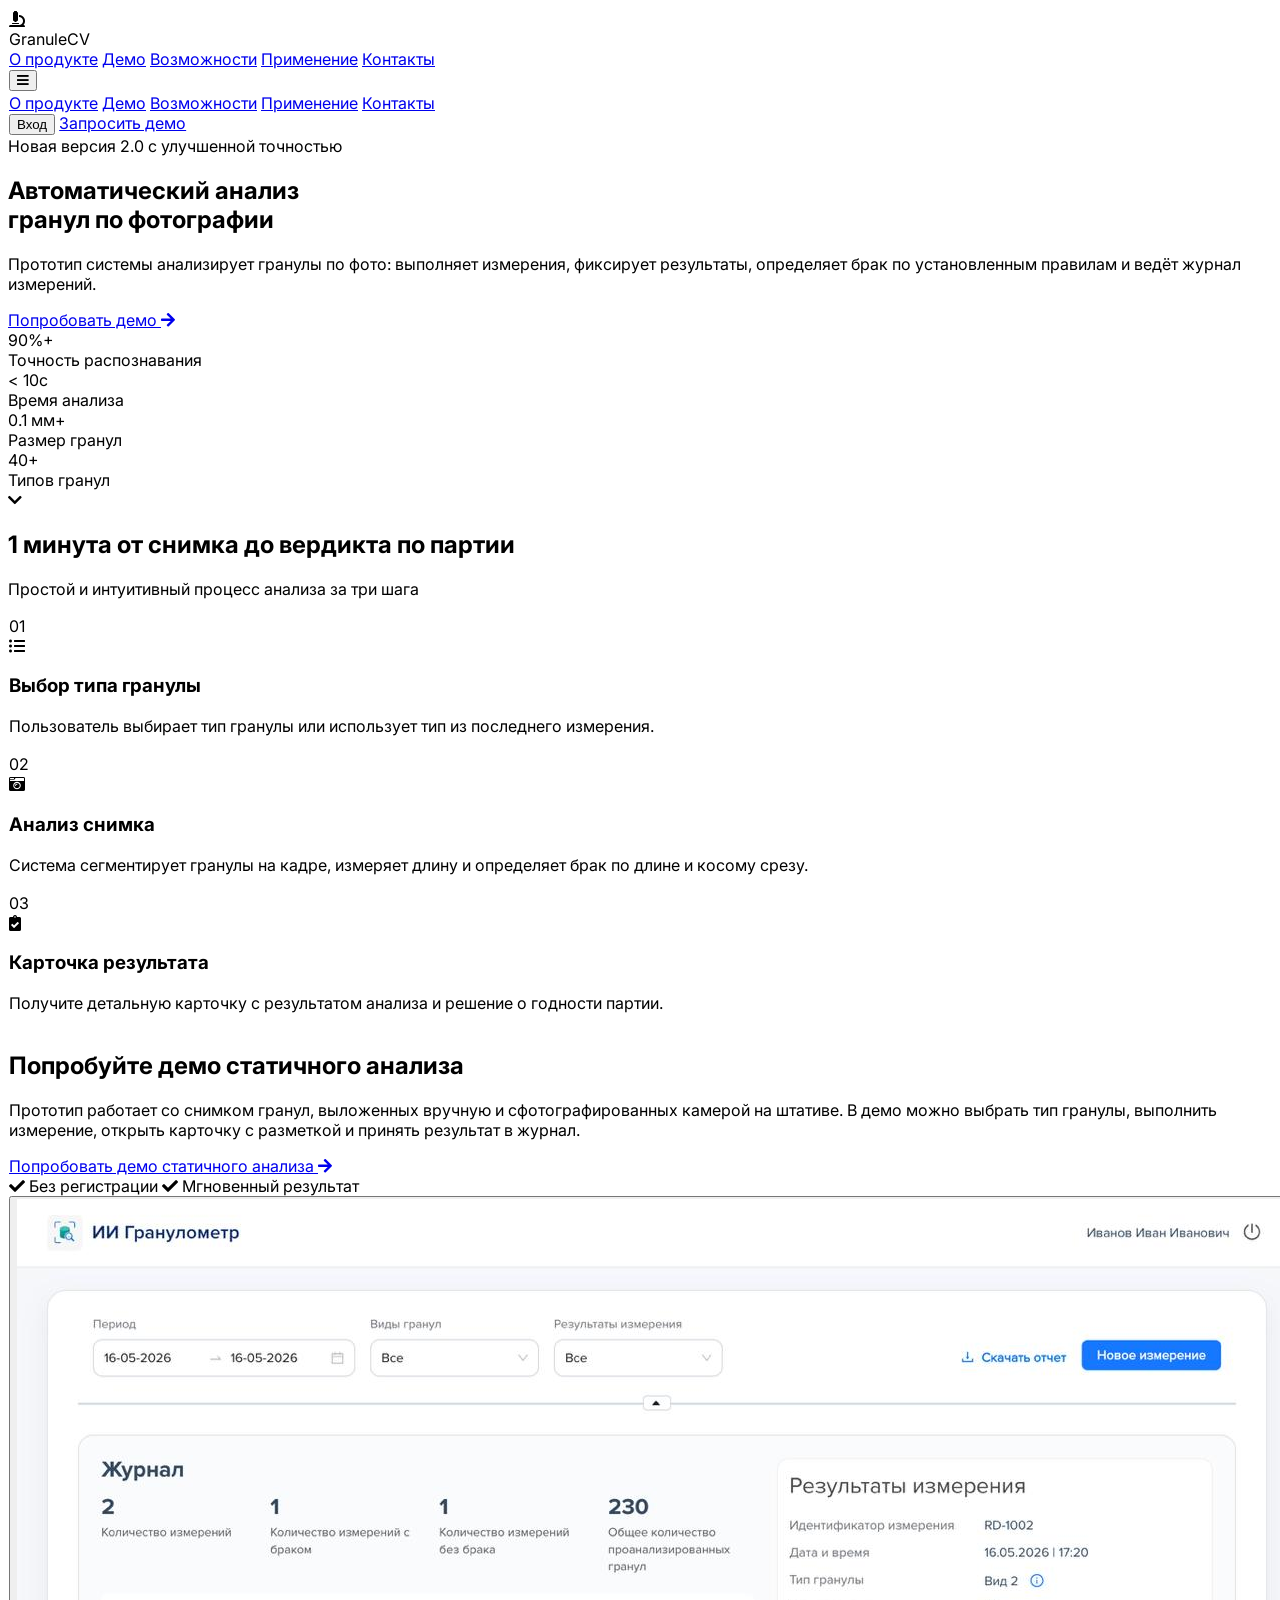
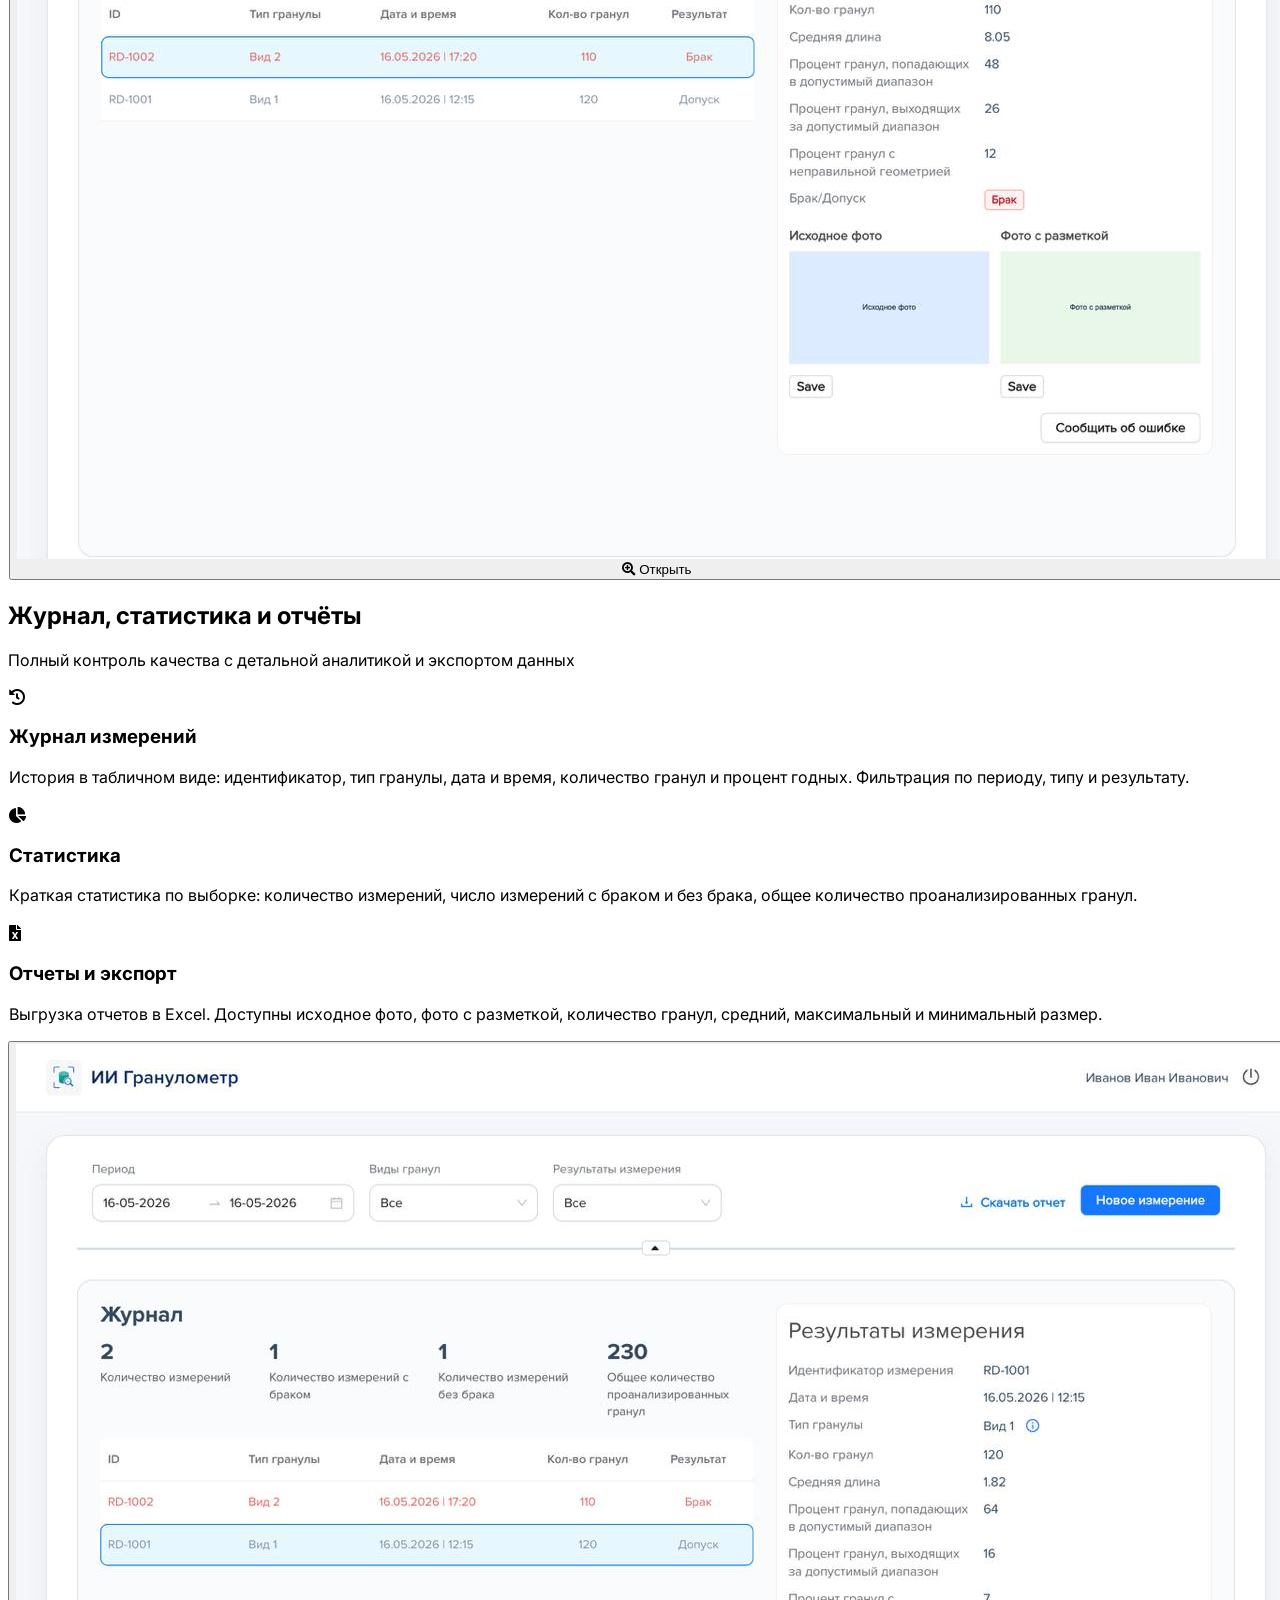
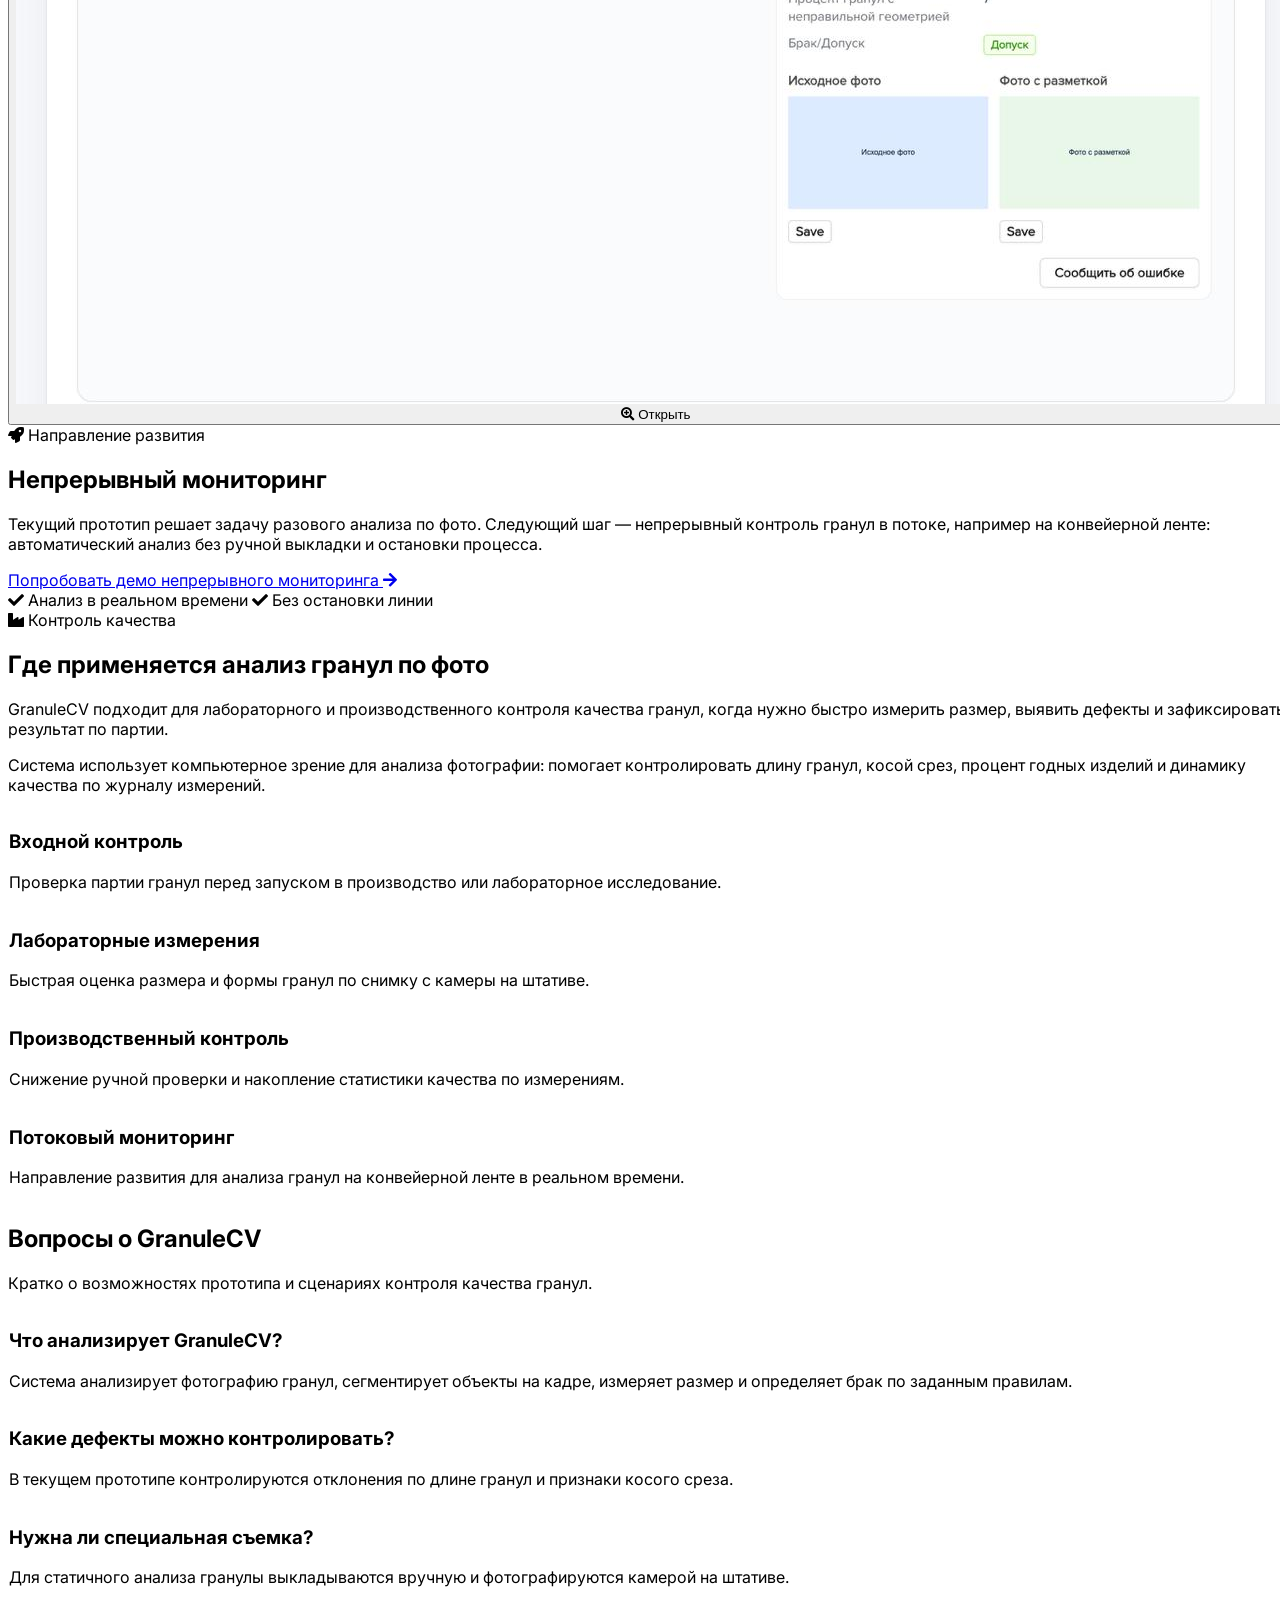
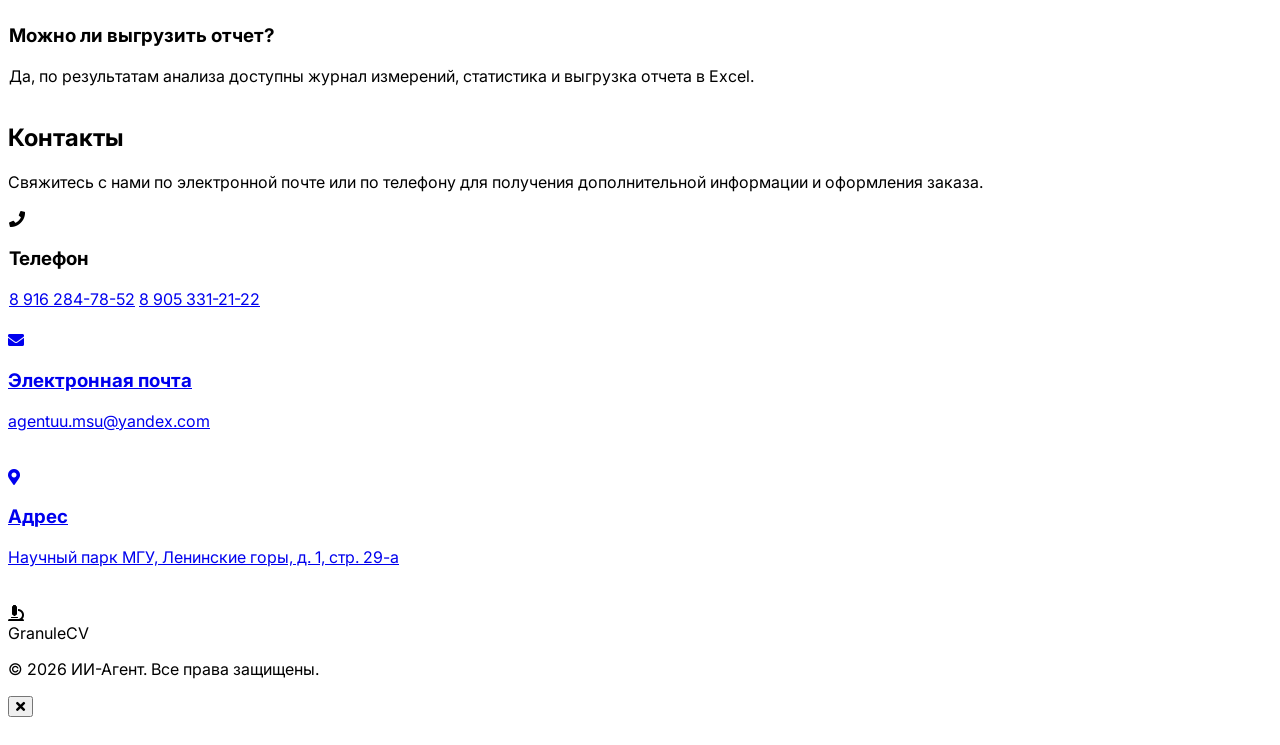
==== commit 72b7875b: "seo" ====
--- a/index.html
+++ b/index.html
@@ -4,8 +4,26 @@
     <base target="_self">
     <meta charset="UTF-8">
     <meta name="viewport" content="width=device-width, initial-scale=1.0, maximum-scale=5.0">
-    <title>Автоматический анализ гранул по фотографии</title>
-    <meta name="description" content="Система автоматического анализа гранул по фотографии. Измерение, контроль качества, статистика и отчеты.">
+    <title>GranuleCV - автоматический анализ гранул по фото для контроля качества</title>
+    <meta name="description" content="GranuleCV анализирует гранулы по фотографии: измеряет размер, определяет брак, считает статистику и формирует отчеты для контроля качества партий.">
+    <meta name="robots" content="index, follow">
+    <meta name="theme-color" content="#0f172a">
+    <link rel="canonical" href="https://granulecv.ru/">
+    <meta property="og:type" content="website">
+    <meta property="og:locale" content="ru_RU">
+    <meta property="og:site_name" content="GranuleCV">
+    <meta property="og:title" content="GranuleCV - автоматический анализ гранул по фото">
+    <meta property="og:description" content="Компьютерное зрение для измерения гранул, поиска дефектов, контроля качества партий и выгрузки отчетов.">
+    <meta property="og:url" content="https://granulecv.ru/">
+    <meta property="og:image" content="https://granulecv.ru/images/screen1.jpg">
+    <meta name="twitter:card" content="summary_large_image">
+    <meta name="twitter:title" content="GranuleCV - автоматический анализ гранул по фото">
+    <meta name="twitter:description" content="Измерение размера гранул, контроль брака, статистика и отчеты по фотографии.">
+    <meta name="twitter:image" content="https://granulecv.ru/images/screen1.jpg">
+    <link rel="preconnect" href="https://cdn.tailwindcss.com">
+    <link rel="preconnect" href="https://cdnjs.cloudflare.com">
+    <link rel="preconnect" href="https://fonts.googleapis.com">
+    <link rel="preconnect" href="https://fonts.gstatic.com" crossorigin>
     <script src="https://cdn.tailwindcss.com"></script>
     <link rel="stylesheet" href="https://cdnjs.cloudflare.com/ajax/libs/font-awesome/5.15.3/css/all.min.css">
     <link href="https://fonts.googleapis.com/css2?family=Inter:wght@300;400;500;600;700;800&display=swap" rel="stylesheet">
@@ -83,6 +101,101 @@
             overflow: hidden;
         }
     </style>
+    <script type="application/ld+json">
+        {
+            "@context": "https://schema.org",
+            "@graph": [
+                {
+                    "@type": "Organization",
+                    "@id": "https://granulecv.ru/#organization",
+                    "name": "ИИ-Агент",
+                    "url": "https://granulecv.ru/",
+                    "email": "agentuu.msu@yandex.com",
+                    "telephone": [
+                        "+79162847852",
+                        "+79053312122"
+                    ],
+                    "address": {
+                        "@type": "PostalAddress",
+                        "streetAddress": "Ленинские горы, д. 1, стр. 29-а",
+                        "addressLocality": "Москва",
+                        "addressCountry": "RU"
+                    }
+                },
+                {
+                    "@type": "SoftwareApplication",
+                    "@id": "https://granulecv.ru/#software",
+                    "name": "GranuleCV",
+                    "applicationCategory": "BusinessApplication",
+                    "operatingSystem": "Web",
+                    "description": "Система компьютерного зрения для автоматического анализа гранул по фотографии, измерения размера, определения брака и подготовки отчетов.",
+                    "creator": {
+                        "@id": "https://granulecv.ru/#organization"
+                    },
+                    "featureList": [
+                        "Автоматический анализ гранул по фотографии",
+                        "Измерение размера гранул",
+                        "Определение брака по длине и косому срезу",
+                        "Журнал измерений и статистика",
+                        "Экспорт отчетов в Excel"
+                    ],
+                    "image": "https://granulecv.ru/images/screen1.jpg"
+                },
+                {
+                    "@type": "WebPage",
+                    "@id": "https://granulecv.ru/#webpage",
+                    "url": "https://granulecv.ru/",
+                    "name": "GranuleCV - автоматический анализ гранул по фото для контроля качества",
+                    "description": "Лендинг системы GranuleCV для контроля качества гранул по фотографии.",
+                    "inLanguage": "ru-RU",
+                    "about": {
+                        "@id": "https://granulecv.ru/#software"
+                    },
+                    "publisher": {
+                        "@id": "https://granulecv.ru/#organization"
+                    }
+                },
+                {
+                    "@type": "FAQPage",
+                    "@id": "https://granulecv.ru/#faq",
+                    "mainEntity": [
+                        {
+                            "@type": "Question",
+                            "name": "Что анализирует GranuleCV?",
+                            "acceptedAnswer": {
+                                "@type": "Answer",
+                                "text": "GranuleCV анализирует фотографию гранул, сегментирует объекты на кадре, измеряет размер и определяет брак по заданным правилам."
+                            }
+                        },
+                        {
+                            "@type": "Question",
+                            "name": "Какие дефекты можно контролировать?",
+                            "acceptedAnswer": {
+                                "@type": "Answer",
+                                "text": "В текущем прототипе система определяет отклонения по длине гранул и признаки косого среза."
+                            }
+                        },
+                        {
+                            "@type": "Question",
+                            "name": "Нужна ли специальная съемка?",
+                            "acceptedAnswer": {
+                                "@type": "Answer",
+                                "text": "Для статичного анализа гранулы выкладываются вручную и фотографируются камерой на штативе."
+                            }
+                        },
+                        {
+                            "@type": "Question",
+                            "name": "Можно ли выгрузить отчет?",
+                            "acceptedAnswer": {
+                                "@type": "Answer",
+                                "text": "Да, по результатам анализа доступны журнал, статистика и выгрузка отчета в Excel."
+                            }
+                        }
+                    ]
+                }
+            ]
+        }
+    </script>
 </head>
 <body class="bg-primary text-gray-100 antialiased overflow-x-hidden w-full">
     
@@ -99,7 +212,11 @@
                     </div>
                     
                     <div class="hidden md:flex items-center space-x-8 absolute left-1/2 top-1/2 -translate-x-1/2 -translate-y-1/2" id="nav-links">
-                        <!-- Nav items injected via JS -->
+                        <a href="#workflow" class="text-gray-300 hover:text-white transition-colors font-medium text-sm lg:text-base">О продукте</a>
+                        <a href="#demo" class="text-gray-300 hover:text-white transition-colors font-medium text-sm lg:text-base">Демо</a>
+                        <a href="#features" class="text-gray-300 hover:text-white transition-colors font-medium text-sm lg:text-base">Возможности</a>
+                        <a href="#use-cases" class="text-gray-300 hover:text-white transition-colors font-medium text-sm lg:text-base">Применение</a>
+                        <a href="#contacts" class="text-gray-300 hover:text-white transition-colors font-medium text-sm lg:text-base">Контакты</a>
                     </div>
                     
                     <button class="md:hidden text-gray-300 hover:text-white p-2 -mr-2" id="mobile-menu-btn" aria-label="Открыть меню">
@@ -112,17 +229,22 @@
         <!-- Mobile Menu -->
         <div class="hidden md:hidden glass border-b border-white/10 absolute w-full" id="mobile-menu">
             <div class="px-4 py-4 space-y-1" id="mobile-nav-links">
-                <!-- Mobile nav items injected via JS -->
+                <a href="#workflow" class="block px-3 py-3 rounded-lg text-base font-medium text-gray-300 hover:text-white hover:bg-white/5 transition-colors border-b border-white/5">О продукте</a>
+                <a href="#demo" class="block px-3 py-3 rounded-lg text-base font-medium text-gray-300 hover:text-white hover:bg-white/5 transition-colors border-b border-white/5">Демо</a>
+                <a href="#features" class="block px-3 py-3 rounded-lg text-base font-medium text-gray-300 hover:text-white hover:bg-white/5 transition-colors border-b border-white/5">Возможности</a>
+                <a href="#use-cases" class="block px-3 py-3 rounded-lg text-base font-medium text-gray-300 hover:text-white hover:bg-white/5 transition-colors border-b border-white/5">Применение</a>
+                <a href="#contacts" class="block px-3 py-3 rounded-lg text-base font-medium text-gray-300 hover:text-white hover:bg-white/5 transition-colors border-b border-white/5 last:border-0">Контакты</a>
             </div>
             <div class="px-4 py-4 border-t border-white/10 space-y-3">
                 <button class="w-full text-center text-gray-300 hover:text-white py-3 rounded-lg hover:bg-white/5 transition-colors">Вход</button>
-                <button class="w-full bg-cyan-500 hover:bg-cyan-600 text-white py-3 rounded-lg font-medium transition-all">Запросить демо</button>
+                <a href="#demo" class="block w-full bg-cyan-500 hover:bg-cyan-600 text-white py-3 rounded-lg font-medium transition-all text-center">Запросить демо</a>
             </div>
         </div>
     </nav>
 
+    <main id="content">
     <!-- Hero Section -->
-    <section class="relative min-h-[calc(100vh-4rem)] md:min-h-screen flex items-center justify-center pt-16 md:pt-20 pb-12 md:pb-0 overflow-hidden">
+    <section class="relative min-h-[calc(100vh-4rem)] md:min-h-screen flex items-center justify-center pt-16 md:pt-20 pb-12 md:pb-0 overflow-hidden" aria-label="Автоматический анализ гранул по фотографии">
         <!-- Dynamic Gradient Background -->
         <div class="absolute inset-0 bg-gradient-to-br from-slate-900 via-blue-950 to-slate-900"></div>
         <div class="absolute inset-0 bg-[radial-gradient(ellipse_at_top_right,_var(--tw-gradient-stops))] from-cyan-900/40 via-transparent to-transparent"></div>
@@ -161,7 +283,22 @@
             
             <!-- Stats -->
             <div class="mt-12 md:mt-20 grid grid-cols-2 md:grid-cols-4 gap-4 md:gap-8 max-w-4xl mx-auto px-4" id="hero-stats">
-                <!-- Stats injected via JS -->
+                <div class="text-center p-2">
+                    <div class="text-2xl sm:text-3xl md:text-4xl font-bold text-white mb-1">90%+</div>
+                    <div class="text-xs sm:text-sm text-gray-500">Точность распознавания</div>
+                </div>
+                <div class="text-center p-2">
+                    <div class="text-2xl sm:text-3xl md:text-4xl font-bold text-white mb-1">&lt; 10с</div>
+                    <div class="text-xs sm:text-sm text-gray-500">Время анализа</div>
+                </div>
+                <div class="text-center p-2">
+                    <div class="text-2xl sm:text-3xl md:text-4xl font-bold text-white mb-1">0.1 мм+</div>
+                    <div class="text-xs sm:text-sm text-gray-500">Размер гранул</div>
+                </div>
+                <div class="text-center p-2">
+                    <div class="text-2xl sm:text-3xl md:text-4xl font-bold text-white mb-1">40+</div>
+                    <div class="text-xs sm:text-sm text-gray-500">Типов гранул</div>
+                </div>
             </div>
         </div>
         
@@ -172,21 +309,50 @@
     </section>
 
     <!-- How It Works Section -->
-    <section class="relative py-16 md:py-24 bg-secondary" id="workflow">
+    <section class="relative py-16 md:py-24 bg-secondary" id="workflow" aria-labelledby="workflow-title">
         <div class="max-w-7xl mx-auto px-4 sm:px-6 lg:px-8">
             <div class="text-center mb-10 md:mb-16 px-2">
-                <h2 class="text-2xl sm:text-3xl md:text-5xl font-bold mb-3 md:mb-4 leading-tight">1 минута от снимка до вердикта по партии</h2>
+                <h2 class="text-2xl sm:text-3xl md:text-5xl font-bold mb-3 md:mb-4 leading-tight" id="workflow-title">1 минута от снимка до вердикта по партии</h2>
                 <p class="text-gray-400 text-base md:text-lg max-w-2xl mx-auto">Простой и интуитивный процесс анализа за три шага</p>
             </div>
             
             <div class="grid grid-cols-1 md:grid-cols-3 gap-6 md:gap-8 relative" id="workflow-grid">
-                <!-- Workflow steps injected via JS -->
+                <div class="relative group">
+                    <div class="glass-card rounded-xl md:rounded-2xl p-6 md:p-8 h-full border border-white/5 hover:border-cyan-500/30 transition-all duration-300">
+                        <div class="absolute -top-3 -right-3 md:-top-4 md:-right-4 w-10 h-10 md:w-12 md:h-12 bg-gradient-to-br from-cyan-500 to-blue-600 rounded-lg md:rounded-xl flex items-center justify-center text-white font-bold shadow-lg shadow-cyan-500/20 group-hover:scale-110 transition-transform text-sm md:text-base">01</div>
+                        <div class="w-12 h-12 md:w-14 md:h-14 rounded-xl bg-gradient-to-br from-blue-500/20 to-blue-600/20 flex items-center justify-center mb-4 md:mb-6 group-hover:scale-110 transition-transform">
+                            <i class="fas fa-list-ul text-xl md:text-2xl text-blue-400"></i>
+                        </div>
+                        <h3 class="text-lg md:text-xl font-bold mb-2 md:mb-3 text-white">Выбор типа гранулы</h3>
+                        <p class="text-gray-400 text-sm md:text-base leading-relaxed">Пользователь выбирает тип гранулы или использует тип из последнего измерения.</p>
+                    </div>
+                </div>
+                <div class="relative group">
+                    <div class="glass-card rounded-xl md:rounded-2xl p-6 md:p-8 h-full border border-white/5 hover:border-cyan-500/30 transition-all duration-300">
+                        <div class="absolute -top-3 -right-3 md:-top-4 md:-right-4 w-10 h-10 md:w-12 md:h-12 bg-gradient-to-br from-cyan-500 to-blue-600 rounded-lg md:rounded-xl flex items-center justify-center text-white font-bold shadow-lg shadow-cyan-500/20 group-hover:scale-110 transition-transform text-sm md:text-base">02</div>
+                        <div class="w-12 h-12 md:w-14 md:h-14 rounded-xl bg-gradient-to-br from-cyan-500/20 to-cyan-600/20 flex items-center justify-center mb-4 md:mb-6 group-hover:scale-110 transition-transform">
+                            <i class="fas fa-camera-retro text-xl md:text-2xl text-cyan-400"></i>
+                        </div>
+                        <h3 class="text-lg md:text-xl font-bold mb-2 md:mb-3 text-white">Анализ снимка</h3>
+                        <p class="text-gray-400 text-sm md:text-base leading-relaxed">Система сегментирует гранулы на кадре, измеряет длину и определяет брак по длине и косому срезу.</p>
+                    </div>
+                </div>
+                <div class="relative group">
+                    <div class="glass-card rounded-xl md:rounded-2xl p-6 md:p-8 h-full border border-white/5 hover:border-cyan-500/30 transition-all duration-300">
+                        <div class="absolute -top-3 -right-3 md:-top-4 md:-right-4 w-10 h-10 md:w-12 md:h-12 bg-gradient-to-br from-cyan-500 to-blue-600 rounded-lg md:rounded-xl flex items-center justify-center text-white font-bold shadow-lg shadow-cyan-500/20 group-hover:scale-110 transition-transform text-sm md:text-base">03</div>
+                        <div class="w-12 h-12 md:w-14 md:h-14 rounded-xl bg-gradient-to-br from-emerald-500/20 to-emerald-600/20 flex items-center justify-center mb-4 md:mb-6 group-hover:scale-110 transition-transform">
+                            <i class="fas fa-clipboard-check text-xl md:text-2xl text-emerald-400"></i>
+                        </div>
+                        <h3 class="text-lg md:text-xl font-bold mb-2 md:mb-3 text-white">Карточка результата</h3>
+                        <p class="text-gray-400 text-sm md:text-base leading-relaxed">Получите детальную карточку с результатом анализа и решение о годности партии.</p>
+                    </div>
+                </div>
             </div>
         </div>
     </section>
 
     <!-- Demo CTA Section -->
-    <section class="relative py-16 md:py-24 overflow-hidden" id="demo">
+    <section class="relative py-16 md:py-24 overflow-hidden" id="demo" aria-labelledby="demo-title">
         <div class="absolute inset-0 bg-gradient-to-br from-cyan-900/30 via-primary to-blue-900/30"></div>
         <div class="absolute inset-0 bg-[url('data:image/svg+xml,%3Csvg%20width%3D%2260%22%20height%3D%2260%22%20viewBox%3D%220%200%2060%2060%22%20xmlns%3D%22http%3A//www.w3.org/2000/svg%22%3E%3Cg%20fill%3D%22none%22%20fill-rule%3D%22evenodd%22%3E%3Cg%20fill%3D%22%2306b6d4%22%20fill-opacity%3D%220.05%22%3E%3Cpath%20d%3D%22M36%2034v-4h-2v4h-4v2h4v4h2v-4h4v-2h-4zm0-30V0h-2v4h-4v2h4v4h2V6h4V4h-4zM6%2034v-4H4v4H0v2h4v4h2v-4h4v-2H6zM6%204V0H4v4H0v2h4v4h2V6h4V4H6z%22/%3E%3C/g%3E%3C/g%3E%3C/svg%3E')] opacity-20"></div>
         
@@ -196,7 +362,7 @@
                 <div class="relative glass-card rounded-2xl md:rounded-3xl p-4 md:p-6 lg:p-8 border border-cyan-500/20">
                     <div class="grid grid-cols-1 lg:grid-cols-[0.95fr_1.05fr] gap-6 md:gap-8 lg:gap-10 items-stretch">
                         <div class="flex flex-col justify-center text-left p-2 md:p-4 lg:py-8">
-                            <h2 class="text-2xl sm:text-3xl md:text-4xl font-bold mb-4 md:mb-6 leading-tight">Попробуйте демо статичного анализа</h2>
+                            <h2 class="text-2xl sm:text-3xl md:text-4xl font-bold mb-4 md:mb-6 leading-tight" id="demo-title">Попробуйте демо статичного анализа</h2>
                             <p class="text-gray-400 text-base md:text-lg mb-6 md:mb-8 max-w-2xl leading-relaxed">
                                 Прототип работает со снимком гранул, выложенных вручную и сфотографированных камерой на штативе. В демо можно выбрать тип гранулы, выполнить измерение, открыть карточку с разметкой и принять результат в журнал.
                             </p>
@@ -216,7 +382,7 @@
 
                         <button type="button" class="group w-full h-full rounded-xl md:rounded-2xl overflow-hidden bg-slate-950 text-left shadow-2xl shadow-cyan-500/10" id="demo-image-open" data-image-modal-src="images/screen1.jpg" data-image-modal-alt="Интерфейс демо статичного анализа гранул" aria-label="Открыть изображение интерфейса демо в режиме просмотра">
                             <span class="block relative h-full min-h-[260px] sm:min-h-[360px] lg:min-h-[430px]">
-                                <img src="images/screen1.jpg" alt="Интерфейс демо статичного анализа гранул" class="w-full h-full object-cover transition-transform duration-500 group-hover:scale-[1.02]" loading="lazy">
+                                <img src="images/screen1.jpg" alt="Интерфейс демо статичного анализа гранул" class="w-full h-full object-cover transition-transform duration-500 group-hover:scale-[1.02]" width="1280" height="960" fetchpriority="high">
                             <span class="absolute inset-0 bg-gradient-to-t from-slate-950/70 via-transparent to-transparent"></span>
                             <span class="absolute bottom-4 left-4 right-4 flex items-center justify-between gap-3 text-sm md:text-base text-white">
                                 <span class="inline-flex items-center gap-2 rounded-full bg-cyan-500/90 px-3 py-2 text-xs md:text-sm font-semibold shadow-lg">
@@ -233,23 +399,43 @@
     </section>
 
     <!-- Features Section -->
-    <section class="relative py-16 md:py-24 bg-primary" id="features">
+    <section class="relative py-16 md:py-24 bg-primary" id="features" aria-labelledby="features-title">
         <div class="absolute inset-0 bg-[radial-gradient(ellipse_at_center,_var(--tw-gradient-stops))] from-blue-900/20 via-transparent to-transparent"></div>
         
         <div class="max-w-7xl mx-auto px-4 sm:px-6 lg:px-8 relative z-10">
             <div class="text-center mb-10 md:mb-16 px-2">
-                <h2 class="text-2xl sm:text-3xl md:text-5xl font-bold mb-3 md:mb-4 leading-tight">Журнал, статистика и отчёты</h2>
+                <h2 class="text-2xl sm:text-3xl md:text-5xl font-bold mb-3 md:mb-4 leading-tight" id="features-title">Журнал, статистика и отчёты</h2>
                 <p class="text-gray-400 text-base md:text-lg max-w-2xl mx-auto">Полный контроль качества с детальной аналитикой и экспортом данных</p>
             </div>
             
             <div class="grid grid-cols-1 md:grid-cols-3 gap-6 md:gap-8" id="features-grid">
-                <!-- Feature cards injected via JS -->
+                <div class="glass-card rounded-xl md:rounded-2xl p-6 md:p-8 h-full group">
+                    <div class="w-12 h-12 md:w-14 md:h-14 rounded-xl bg-gradient-to-br from-blue-400 to-blue-600 flex items-center justify-center mb-4 md:mb-6 shadow-lg group-hover:scale-110 transition-transform">
+                        <i class="fas fa-history text-white text-xl md:text-2xl"></i>
+                    </div>
+                    <h3 class="text-xl md:text-2xl font-bold mb-3 md:mb-4 text-white">Журнал измерений</h3>
+                    <p class="text-gray-400 text-sm md:text-base leading-relaxed">История в табличном виде: идентификатор, тип гранулы, дата и время, количество гранул и процент годных. Фильтрация по периоду, типу и результату.</p>
+                </div>
+                <div class="glass-card rounded-xl md:rounded-2xl p-6 md:p-8 h-full group">
+                    <div class="w-12 h-12 md:w-14 md:h-14 rounded-xl bg-gradient-to-br from-cyan-400 to-cyan-600 flex items-center justify-center mb-4 md:mb-6 shadow-lg group-hover:scale-110 transition-transform">
+                        <i class="fas fa-chart-pie text-white text-xl md:text-2xl"></i>
+                    </div>
+                    <h3 class="text-xl md:text-2xl font-bold mb-3 md:mb-4 text-white">Статистика</h3>
+                    <p class="text-gray-400 text-sm md:text-base leading-relaxed">Краткая статистика по выборке: количество измерений, число измерений с браком и без брака, общее количество проанализированных гранул.</p>
+                </div>
+                <div class="glass-card rounded-xl md:rounded-2xl p-6 md:p-8 h-full group">
+                    <div class="w-12 h-12 md:w-14 md:h-14 rounded-xl bg-gradient-to-br from-emerald-400 to-emerald-600 flex items-center justify-center mb-4 md:mb-6 shadow-lg group-hover:scale-110 transition-transform">
+                        <i class="fas fa-file-excel text-white text-xl md:text-2xl"></i>
+                    </div>
+                    <h3 class="text-xl md:text-2xl font-bold mb-3 md:mb-4 text-white">Отчеты и экспорт</h3>
+                    <p class="text-gray-400 text-sm md:text-base leading-relaxed">Выгрузка отчетов в Excel. Доступны исходное фото, фото с разметкой, количество гранул, средний, максимальный и минимальный размер.</p>
+                </div>
             </div>
         </div>
     </section>
 
     <!-- Continuous Monitoring Section -->
-    <section class="relative py-16 md:py-24 bg-secondary overflow-hidden" id="roadmap">
+    <section class="relative py-16 md:py-24 bg-secondary overflow-hidden" id="roadmap" aria-labelledby="roadmap-title">
         <div class="absolute inset-0 bg-gradient-to-br from-blue-900/30 via-secondary to-cyan-900/30"></div>
         <div class="absolute inset-0 bg-[url('data:image/svg+xml,%3Csvg%20width%3D%2260%22%20height%3D%2260%22%20viewBox%3D%220%200%2060%2060%22%20xmlns%3D%22http%3A//www.w3.org/2000/svg%22%3E%3Cg%20fill%3D%22none%22%20fill-rule%3D%22evenodd%22%3E%3Cg%20fill%3D%22%2306b6d4%22%20fill-opacity%3D%220.05%22%3E%3Cpath%20d%3D%22M36%2034v-4h-2v4h-4v2h4v4h2v-4h4v-2h-4zm0-30V0h-2v4h-4v2h4v4h2V6h4V4h-4zM6%2034v-4H4v4H0v2h4v4h2v-4h4v-2H6zM6%204V0H4v4H0v2h4v4h2V6h4V4H6z%22/%3E%3C/g%3E%3C/g%3E%3C/svg%3E')] opacity-20"></div>
 
@@ -257,7 +443,7 @@
             <div class="grid grid-cols-1 lg:grid-cols-[1.05fr_0.95fr] gap-6 md:gap-8 lg:gap-10 items-stretch">
                 <button type="button" class="group w-full h-full rounded-xl md:rounded-2xl overflow-hidden bg-slate-950 text-left shadow-2xl shadow-cyan-500/10 order-1 lg:order-none" id="monitoring-image-open" data-image-modal-src="images/screen2.jpg" data-image-modal-alt="Интерфейс демо непрерывного мониторинга гранул" aria-label="Открыть изображение интерфейса непрерывного мониторинга в режиме просмотра">
                     <span class="block relative h-full min-h-[260px] sm:min-h-[360px] lg:min-h-[430px]">
-                        <img src="images/screen2.jpg" alt="Интерфейс демо непрерывного мониторинга гранул" class="w-full h-full object-cover transition-transform duration-500 group-hover:scale-[1.02]" loading="lazy">
+                        <img src="images/screen2.jpg" alt="Интерфейс демо непрерывного мониторинга гранул" class="w-full h-full object-cover transition-transform duration-500 group-hover:scale-[1.02]" loading="lazy" width="1280" height="960">
                         <span class="absolute inset-0 bg-gradient-to-t from-slate-950/70 via-transparent to-transparent"></span>
                         <span class="absolute bottom-4 left-4 right-4 flex items-center justify-between gap-3 text-sm md:text-base text-white">
                             <span class="inline-flex items-center gap-2 rounded-full bg-cyan-500/90 px-3 py-2 text-xs md:text-sm font-semibold shadow-lg">
@@ -274,7 +460,7 @@
                         <span class="text-xs md:text-sm font-medium text-cyan-400">Направление развития</span>
                     </div>
 
-                    <h2 class="text-2xl sm:text-3xl md:text-4xl font-bold mb-4 md:mb-6 leading-tight">Непрерывный мониторинг</h2>
+                    <h2 class="text-2xl sm:text-3xl md:text-4xl font-bold mb-4 md:mb-6 leading-tight" id="roadmap-title">Непрерывный мониторинг</h2>
                     <p class="text-gray-400 text-base md:text-lg mb-6 md:mb-8 max-w-2xl leading-relaxed">
                         Текущий прототип решает задачу разового анализа по фото. Следующий шаг — непрерывный контроль гранул в потоке, например на конвейерной ленте: автоматический анализ без ручной выкладки и остановки процесса.
                     </p>
@@ -295,13 +481,81 @@
         </div>
     </section>
 
+    <!-- Use Cases Section -->
+    <section class="relative py-16 md:py-24 bg-primary" id="use-cases" aria-labelledby="use-cases-title">
+        <div class="absolute inset-0 bg-[radial-gradient(ellipse_at_center,_var(--tw-gradient-stops))] from-blue-900/20 via-transparent to-transparent"></div>
+        <div class="max-w-7xl mx-auto px-4 sm:px-6 lg:px-8 relative z-10">
+            <div class="grid grid-cols-1 lg:grid-cols-[0.9fr_1.1fr] gap-8 lg:gap-12 items-start">
+                <div>
+                    <div class="inline-flex items-center gap-2 px-3 py-1.5 md:px-4 md:py-2 rounded-full bg-cyan-500/10 border border-cyan-500/20 mb-4 md:mb-6 w-fit">
+                        <i class="fas fa-industry text-cyan-400 text-xs md:text-sm"></i>
+                        <span class="text-xs md:text-sm font-medium text-cyan-400">Контроль качества</span>
+                    </div>
+                    <h2 class="text-2xl sm:text-3xl md:text-5xl font-bold mb-4 md:mb-6 leading-tight" id="use-cases-title">Где применяется анализ гранул по фото</h2>
+                    <p class="text-gray-400 text-base md:text-lg leading-relaxed mb-4">
+                        GranuleCV подходит для лабораторного и производственного контроля качества гранул, когда нужно быстро измерить размер, выявить дефекты и зафиксировать результат по партии.
+                    </p>
+                    <p class="text-gray-400 text-base md:text-lg leading-relaxed">
+                        Система использует компьютерное зрение для анализа фотографии: помогает контролировать длину гранул, косой срез, процент годных изделий и динамику качества по журналу измерений.
+                    </p>
+                </div>
+                <div class="grid grid-cols-1 sm:grid-cols-2 gap-4 md:gap-6">
+                    <div class="glass-card rounded-xl md:rounded-2xl p-5 md:p-6">
+                        <h3 class="text-lg md:text-xl font-bold mb-2 text-white">Входной контроль</h3>
+                        <p class="text-gray-400 text-sm md:text-base leading-relaxed">Проверка партии гранул перед запуском в производство или лабораторное исследование.</p>
+                    </div>
+                    <div class="glass-card rounded-xl md:rounded-2xl p-5 md:p-6">
+                        <h3 class="text-lg md:text-xl font-bold mb-2 text-white">Лабораторные измерения</h3>
+                        <p class="text-gray-400 text-sm md:text-base leading-relaxed">Быстрая оценка размера и формы гранул по снимку с камеры на штативе.</p>
+                    </div>
+                    <div class="glass-card rounded-xl md:rounded-2xl p-5 md:p-6">
+                        <h3 class="text-lg md:text-xl font-bold mb-2 text-white">Производственный контроль</h3>
+                        <p class="text-gray-400 text-sm md:text-base leading-relaxed">Снижение ручной проверки и накопление статистики качества по измерениям.</p>
+                    </div>
+                    <div class="glass-card rounded-xl md:rounded-2xl p-5 md:p-6">
+                        <h3 class="text-lg md:text-xl font-bold mb-2 text-white">Потоковый мониторинг</h3>
+                        <p class="text-gray-400 text-sm md:text-base leading-relaxed">Направление развития для анализа гранул на конвейерной ленте в реальном времени.</p>
+                    </div>
+                </div>
+            </div>
+        </div>
+    </section>
+
+    <!-- FAQ Section -->
+    <section class="relative py-16 md:py-24 bg-secondary" id="faq" aria-labelledby="faq-title">
+        <div class="max-w-4xl mx-auto px-4 sm:px-6 lg:px-8">
+            <div class="text-center mb-10 md:mb-16 px-2">
+                <h2 class="text-2xl sm:text-3xl md:text-5xl font-bold mb-3 md:mb-4 leading-tight" id="faq-title">Вопросы о GranuleCV</h2>
+                <p class="text-gray-400 text-base md:text-lg max-w-2xl mx-auto">Кратко о возможностях прототипа и сценариях контроля качества гранул.</p>
+            </div>
+            <div class="space-y-4 md:space-y-5">
+                <article class="glass-card rounded-xl md:rounded-2xl p-5 md:p-6">
+                    <h3 class="text-lg md:text-xl font-bold mb-2 text-white">Что анализирует GranuleCV?</h3>
+                    <p class="text-gray-400 text-sm md:text-base leading-relaxed">Система анализирует фотографию гранул, сегментирует объекты на кадре, измеряет размер и определяет брак по заданным правилам.</p>
+                </article>
+                <article class="glass-card rounded-xl md:rounded-2xl p-5 md:p-6">
+                    <h3 class="text-lg md:text-xl font-bold mb-2 text-white">Какие дефекты можно контролировать?</h3>
+                    <p class="text-gray-400 text-sm md:text-base leading-relaxed">В текущем прототипе контролируются отклонения по длине гранул и признаки косого среза.</p>
+                </article>
+                <article class="glass-card rounded-xl md:rounded-2xl p-5 md:p-6">
+                    <h3 class="text-lg md:text-xl font-bold mb-2 text-white">Нужна ли специальная съемка?</h3>
+                    <p class="text-gray-400 text-sm md:text-base leading-relaxed">Для статичного анализа гранулы выкладываются вручную и фотографируются камерой на штативе.</p>
+                </article>
+                <article class="glass-card rounded-xl md:rounded-2xl p-5 md:p-6">
+                    <h3 class="text-lg md:text-xl font-bold mb-2 text-white">Можно ли выгрузить отчет?</h3>
+                    <p class="text-gray-400 text-sm md:text-base leading-relaxed">Да, по результатам анализа доступны журнал измерений, статистика и выгрузка отчета в Excel.</p>
+                </article>
+            </div>
+        </div>
+    </section>
+
     <!-- Contacts Section -->
-    <section class="relative py-16 md:py-24 bg-primary overflow-hidden" id="contacts">
+    <section class="relative py-16 md:py-24 bg-primary overflow-hidden" id="contacts" aria-labelledby="contacts-title">
         <div class="absolute inset-0 bg-[radial-gradient(ellipse_at_center,_var(--tw-gradient-stops))] from-cyan-900/20 via-transparent to-transparent"></div>
 
         <div class="max-w-7xl mx-auto px-4 sm:px-6 lg:px-8 relative z-10">
             <div class="text-center mb-10 md:mb-16 px-2">
-                <h2 class="text-2xl sm:text-3xl md:text-5xl font-bold mb-3 md:mb-4 leading-tight">Контакты</h2>
+                <h2 class="text-2xl sm:text-3xl md:text-5xl font-bold mb-3 md:mb-4 leading-tight" id="contacts-title">Контакты</h2>
                 <p class="text-gray-400 text-base md:text-lg max-w-2xl mx-auto leading-relaxed">
                     Свяжитесь с нами по электронной почте или по телефону для получения дополнительной информации и оформления заказа.
                 </p>
@@ -337,6 +591,7 @@
             </div>
         </div>
     </section>
+    </main>
 
     <!-- Footer -->
     <footer class="bg-primary border-t border-white/10 pb-8">
@@ -371,127 +626,6 @@
     </div>
 
     <script>
-        // Data Layer
-        const navigationData = [
-            { "label": "О продукте", "href": "#workflow" },
-            { "label": "Демо", "href": "#demo" },
-            { "label": "Возможности", "href": "#features" },
-            { "label": "Контакты", "href": "#contacts" }
-        ];
-
-        const heroStatsData = [
-            { "value": "90%+", "label": "Точность распознавания" },
-            { "value": "< 10с", "label": "Время анализа" },
-            { "value": "0.1 мм+", "label": "Размер гранул" },
-            { "value": "40+", "label": "Типов гранул" }
-        ];
-
-        const workflowStepsData = [
-            {
-                "step": "01",
-                "title": "Выбор типа гранулы",
-                "description": "Пользователь выбирает тип гранулы или использует тип из последнего измерения",
-                "icon": "fas fa-list-ul"
-            },
-            {
-                "step": "02",
-                "title": "Анализ снимка",
-                "description": "Система сегментирует гранулы на кадре, измеряет длину и определяет брак по длине и косому срезу",
-                "icon": "fas fa-camera-retro"
-            },
-            {
-                "step": "03",
-                "title": "Карточка результата",
-                "description": "Получите детальную карточку с результатом анализа и принятие решения о годности партии",
-                "icon": "fas fa-clipboard-check"
-            }
-        ];
-
-        const featuresData = [
-            {
-                "title": "Журнал измерений",
-                "description": "История в табличном виде: идентификатор, тип гранулы, дата и время, количество гранул и процент годных. Фильтрация по периоду, типу и результату.",
-                "icon": "fas fa-history",
-                "color": "from-blue-400 to-blue-600"
-            },
-            {
-                "title": "Статистика",
-                "description": "Краткая статистика по выборке: количество измерений, число измерений с браком и без брака, общее количество проанализированных гранул.",
-                "icon": "fas fa-chart-pie",
-                "color": "from-cyan-400 to-cyan-600"
-            },
-            {
-                "title": "Отчеты и экспорт",
-                "description": "Выгрузка отчетов в Excel. Доступны исходное фото, фото с разметкой, количество гранул, средний, максимальный и минимальный размер.",
-                "icon": "fas fa-file-excel",
-                "color": "from-emerald-400 to-emerald-600"
-            }
-        ];
-
-        // Render Functions
-        function renderNavigation(items) {
-            return items.map(item => 
-                "<a href=\"" + item.href + "\" class=\"text-gray-300 hover:text-white transition-colors font-medium text-sm lg:text-base\">" + item.label + "</a>"
-            ).join("");
-        }
-
-        function renderMobileNavigation(items) {
-            return items.map(item => 
-                "<a href=\"" + item.href + "\" class=\"block px-3 py-3 rounded-lg text-base font-medium text-gray-300 hover:text-white hover:bg-white/5 transition-colors border-b border-white/5 last:border-0\">" + item.label + "</a>"
-            ).join("");
-        }
-
-        function renderHeroStats(items) {
-            return items.map(stat => 
-                "<div class=\"text-center p-2\">" +
-                    "<div class=\"text-2xl sm:text-3xl md:text-4xl font-bold text-white mb-1\">" + stat.value + "</div>" +
-                    "<div class=\"text-xs sm:text-sm text-gray-500\">" + stat.label + "</div>" +
-                "</div>"
-            ).join("");
-        }
-
-        function renderWorkflowSteps(items) {
-            return items.map((item, index) => 
-                "<div class=\"relative group\">" +
-                    "<div class=\"glass-card rounded-xl md:rounded-2xl p-6 md:p-8 h-full border border-white/5 hover:border-cyan-500/30 transition-all duration-300\">" +
-                        "<div class=\"absolute -top-3 -right-3 md:-top-4 md:-right-4 w-10 h-10 md:w-12 md:h-12 bg-gradient-to-br from-cyan-500 to-blue-600 rounded-lg md:rounded-xl flex items-center justify-center text-white font-bold shadow-lg shadow-cyan-500/20 group-hover:scale-110 transition-transform text-sm md:text-base\">" +
-                            item.step +
-                        "</div>" +
-                        "<div class=\"w-12 h-12 md:w-14 md:h-14 rounded-xl bg-gradient-to-br " + (index === 0 ? "from-blue-500/20 to-blue-600/20" : index === 1 ? "from-cyan-500/20 to-cyan-600/20" : "from-emerald-500/20 to-emerald-600/20") + " flex items-center justify-center mb-4 md:mb-6 group-hover:scale-110 transition-transform\">" +
-                            "<i class=\"" + item.icon + " text-xl md:text-2xl " + (index === 0 ? "text-blue-400" : index === 1 ? "text-cyan-400" : "text-emerald-400") + "\"></i>" +
-                        "</div>" +
-                        "<h3 class=\"text-lg md:text-xl font-bold mb-2 md:mb-3 text-white\">" + item.title + "</h3>" +
-                        "<p class=\"text-gray-400 text-sm md:text-base leading-relaxed\">" + item.description + "</p>" +
-                    "</div>" +
-                "</div>"
-            ).join("");
-        }
-
-        function renderFeatureCards(items) {
-            return items.map(item => 
-                "<div class=\"glass-card rounded-xl md:rounded-2xl p-6 md:p-8 h-full group\">" +
-                    "<div class=\"w-12 h-12 md:w-14 md:h-14 rounded-xl bg-gradient-to-br " + item.color + " flex items-center justify-center mb-4 md:mb-6 shadow-lg group-hover:scale-110 transition-transform\">" +
-                        "<i class=\"" + item.icon + " text-white text-xl md:text-2xl\"></i>" +
-                    "</div>" +
-                    "<h3 class=\"text-xl md:text-2xl font-bold mb-3 md:mb-4 text-white\">" + item.title + "</h3>" +
-                    "<p class=\"text-gray-400 text-sm md:text-base leading-relaxed\">" + item.description + "</p>" +
-                "</div>"
-            ).join("");
-        }
-
-        function renderFooterLinks(columns) {
-            return columns.map(col => 
-                "<div class=\"col-span-1\">" +
-                    "<h4 class=\"font-semibold text-white mb-3 md:mb-4 text-sm md:text-base\">" + col.title + "</h4>" +
-                    "<ul class=\"space-y-2 md:space-y-3\">" +
-                        col.links.map(link => 
-                            "<li><a href=\"" + link.href + "\" class=\"text-gray-400 hover:text-cyan-400 transition-colors text-xs md:text-sm\">" + link.label + "</a></li>"
-                        ).join("") +
-                    "</ul>" +
-                "</div>"
-            ).join("");
-        }
-
         // Opens section screenshots in a shared fullscreen viewer.
         function initImageModal() {
             const modal = document.getElementById("image-modal");
@@ -544,12 +678,7 @@
             });
         }
 
-        // Initialize Render
-        document.getElementById("nav-links").innerHTML = renderNavigation(navigationData);
-        document.getElementById("mobile-nav-links").innerHTML = renderMobileNavigation(navigationData);
-        document.getElementById("hero-stats").innerHTML = renderHeroStats(heroStatsData);
-        document.getElementById("workflow-grid").insertAdjacentHTML("afterbegin", renderWorkflowSteps(workflowStepsData));
-        document.getElementById("features-grid").innerHTML = renderFeatureCards(featuresData);
+        // Initialize interactive behavior after static SEO content is available.
         initImageModal();
 
         // Event Delegation for Navigation
